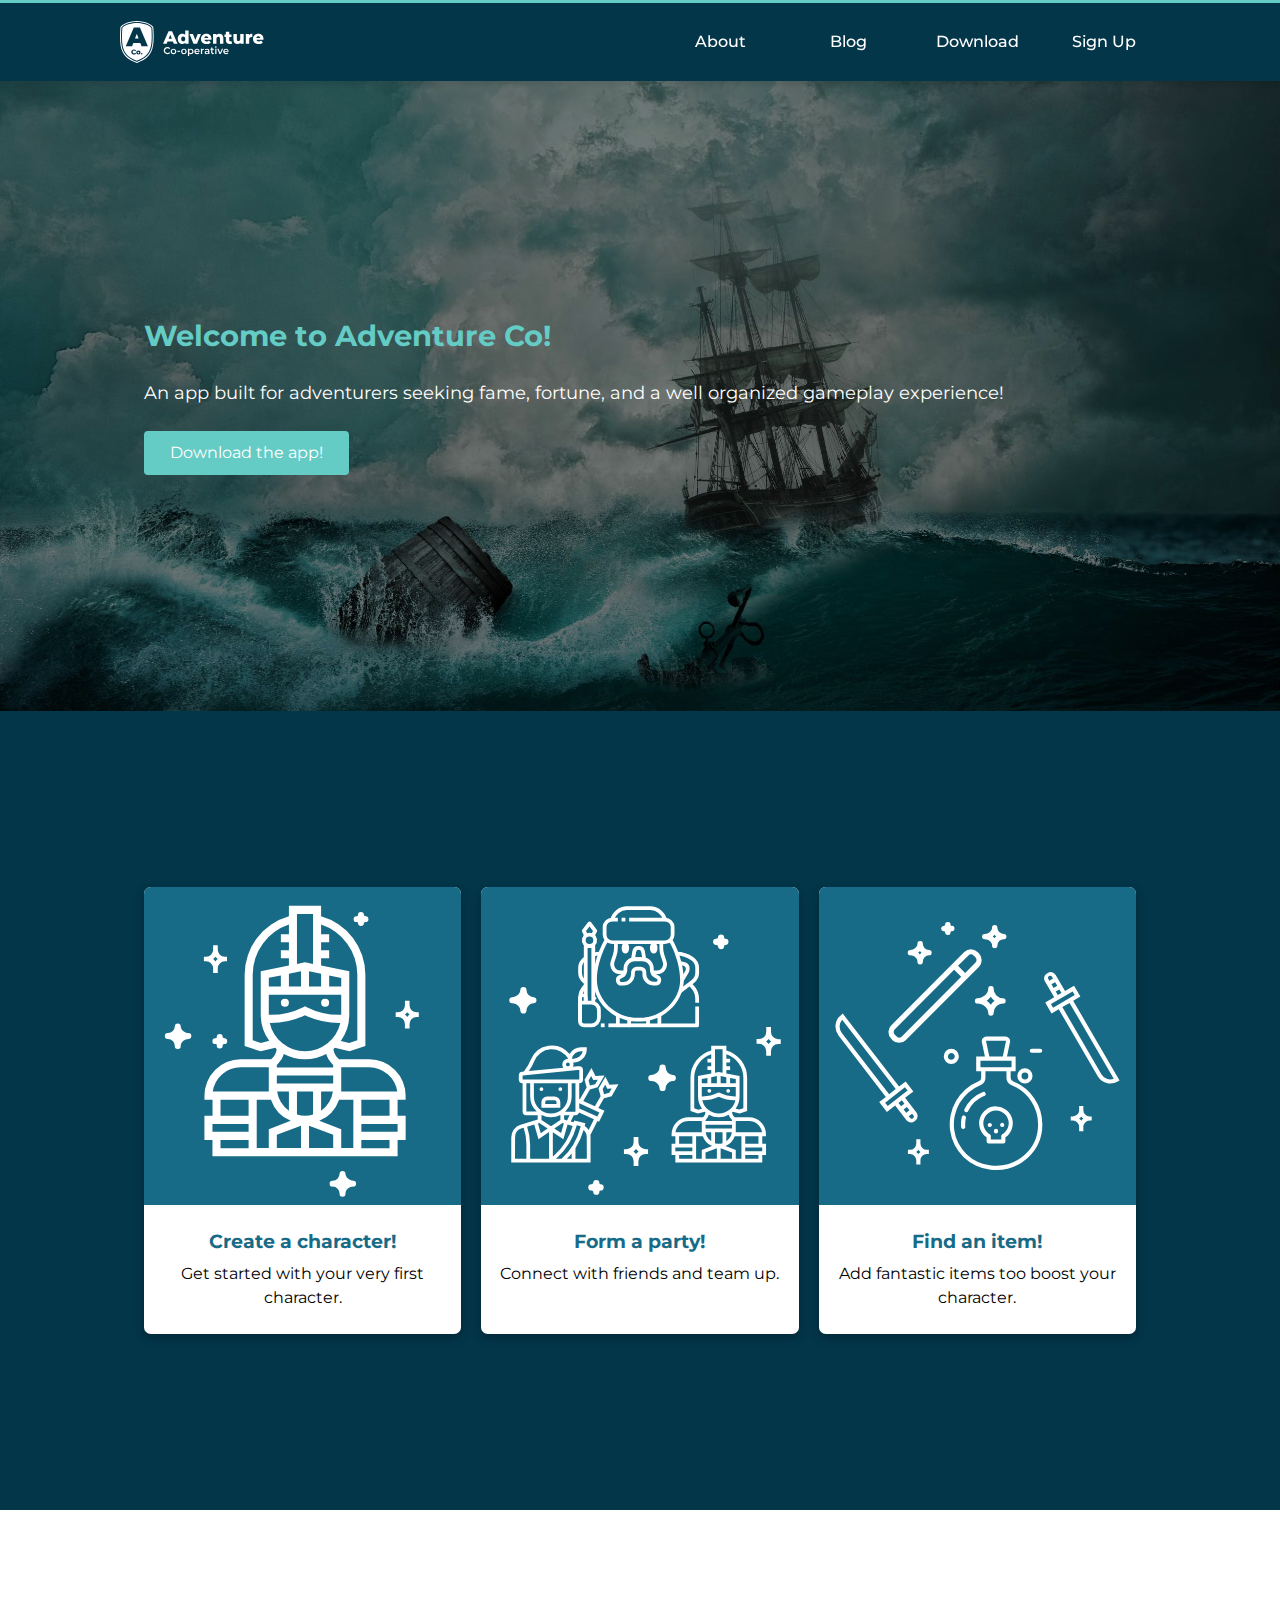
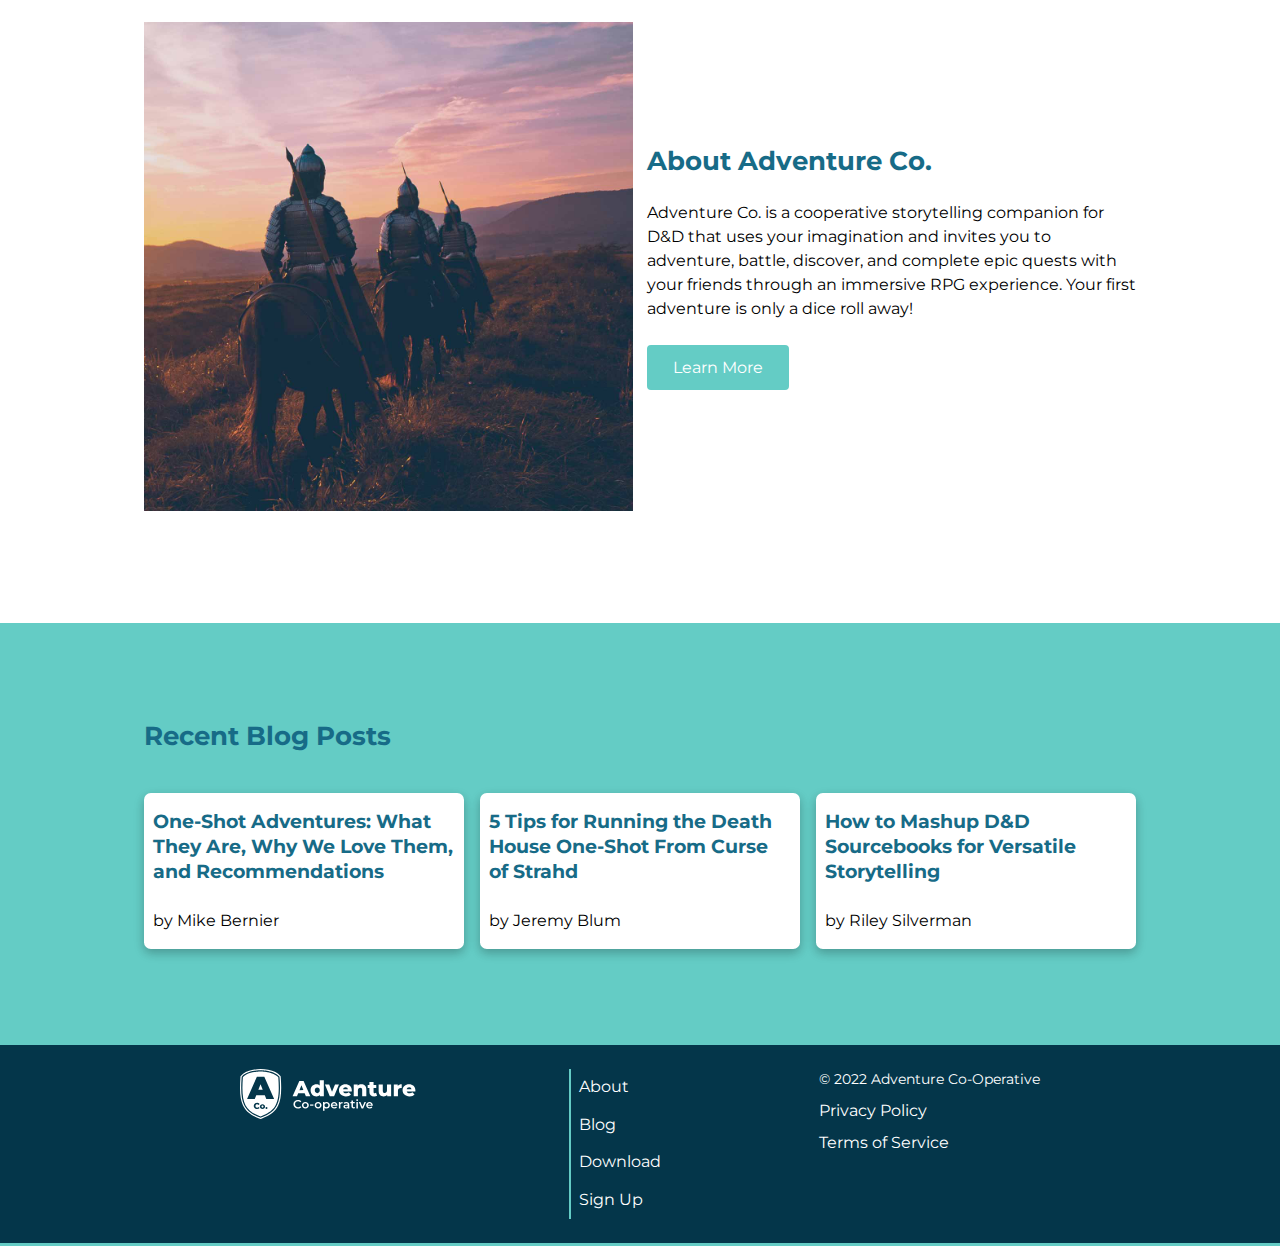
==== index.html @ 0302eb75 "two page site" ====
<!DOCTYPE html>
<html lang="en">
  <head>
    <meta charset="UTF-8" />
    <meta name="viewport" content="width=device-width, initial-scale=1.0" />
    <link rel="stylesheet" href="css/main.css" />
    <link
      href="https://fonts.googleapis.com/icon?family=Material+Icons"
      rel="stylesheet"
    />
    <title>Homepage</title>
  </head>
  <body>
    <!-- HEADER -->
    <header class="header">
      <div class="container">
        <a href="/" class="header__logo">
          <img src="/images/logo-ac.svg" alt="Adventure Co. logo" />
        </a>

        <nav class="header--nav nav--hidden">
          <ul class="header--nav__list">
            <li><a href="#" class="nav__link">About</a></li>
            <li><a href="/blog-post.html" class="nav__link">Blog</a></li>
            <li><a href="#" class="nav__link">Download</a></li>
            <li><a href="#" class="nav__link">Sign Up</a></li>
          </ul>
        </nav>

        <nav class="header--nav-mobile">
          <ul class="header--nav__list">
            <li><a href="#" class="nav__link">About</a></li>
            <li><a href="/blog-post.html" class="nav__link">Blog</a></li>
            <li><a href="#" class="nav__link">Download</a></li>
            <li><a href="#" class="nav__link">Sign Up</a></li>
          </ul>
        </nav>

        <nav class="nav--hamburger-menu">
          <div class="nav--hamburger-menu__line"></div>
          <div class="nav--hamburger-menu__line"></div>
          <div class="nav--hamburger-menu__line"></div>
        </nav>
      </div>
    </header>

    <!-- MAIN -->
    <section class="main">
      <!-- BANNER -->
      <section class="banner main--banner">
        <div class="container">
          <h1 class="banner__title">Welcome to Adventure Co!</h1>

          <p class="banner__text">
            An app built for adventurers seeking fame, fortune, and a well
            organized gameplay experience!
          </p>

          <a href="#" class="btn btn--large">Download the app!</a>
        </div>
      </section>

      <!-- CARD GROUP -->
      <section class="card--group">
        <div class="container container--grid">
          <a href="#" class="card">
            <div class="card__icon">
              <img
                src="images/card-character.svg"
                alt="image depicting dnd character"
              />
            </div>

            <div class="card__content">
              <h3 class="card__title">Create a character!</h3>
              <p class="card__text">
                Get started with your very first character.
              </p>
            </div>
          </a>

          <a href="#" class="card">
            <div class="card__icon">
              <img
                src="images/card-party.svg"
                alt="image depicting dnd party"
              />
            </div>

            <div class="card__content">
              <h3 class="card__title">Form a party!</h3>
              <p class="card__text">Connect with friends and team up.</p>
            </div>
          </a>

          <a href="#" class="card">
            <div class="card__icon">
              <img
                src="images/card-items.svg"
                alt="image depicting dnd items"
              />
            </div>

            <div class="card__content">
              <h3 class="card__title">Find an item!</h3>
              <p class="card__text">
                Add fantastic items too boost your character.
              </p>
            </div>
          </a>
        </div>
      </section>

      <!-- ABOUT -->
      <section class="about">
        <div class="container container--grid">
          <div class="about__image">
            <img src="images/about.jpg" alt="image of knights on horseback" />
          </div>

          <div class="about__content">
            <h2 class="about__title">About Adventure Co.</h2>

            <p class="about__text">
              Adventure Co. is a cooperative storytelling companion for D&D that
              uses your imagination and invites you to adventure, battle,
              discover, and complete epic quests with your friends through an
              immersive RPG experience. Your first adventure is only a dice roll
              away!
            </p>

            <a href="#" class="btn btn--large">Learn More</a>
          </div>
        </div>
      </section>

      <!-- RECENT BLOG POSTS -->
      <section class="recent--blog--posts">
        <div class="container container--grid">
          <h2 class="recent--blog--posts__title">Recent Blog Posts</h2>

          <a href="/blog-post.html" class="post">
            <h3 class="post__title">
              One-Shot Adventures: What They Are, Why We Love Them, and
              Recommendations
            </h3>

            <p class="post__text">by Mike Bernier</p>
          </a>

          <a href="#" class="post">
            <h3 class="post__title">
              5 Tips for Running the Death House One-Shot From Curse of Strahd
            </h3>

            <p class="post__text">by Jeremy Blum</p>
          </a>

          <a href="#" class="post">
            <h3 class="post__title">
              How to Mashup D&D Sourcebooks for Versatile Storytelling
            </h3>

            <p class="post__text">by Riley Silverman</p>
          </a>
        </div>
      </section>
    </section>

    <!-- FOOTER -->
    <footer class="footer">
      <div class="container">
        <a href="/" class="footer__logo">
          <img src="/images/logo-ac.svg" alt="Adventure Co. logo" />
        </a>

        <nav class="footer--nav">
          <ul class="footer--nav__list">
            <li><a href="#" class="nav__link">About</a></li>
            <li><a href="/blog-post.html" class="nav__link">Blog</a></li>
            <li><a href="#" class="nav__link">Download</a></li>
            <li><a href="#" class="nav__link">Sign Up</a></li>
          </ul>
        </nav>

        <div class="footer__notice">
          <small>&copy; 2022 Adventure Co-Operative</small>

          <a href="#">Privacy Policy</a>
          <a href="#">Terms of Service</a>
        </div>
      </div>
    </footer>
    <script defer src="js/main.js"></script>
  </body>
</html>
---- css/main.css ----
@import url("https://fonts.googleapis.com/css2?family=Montserrat:ital,wght@0,100;0,200;0,300;0,400;0,500;0,600;0,700;1,100;1,200;1,300;1,400;1,500;1,600;1,700&display=swap");

:root {
  --dominant-color: #04364a;
  --secondary-color: #176b87;
  --accent-color: #64ccc5;
  --accent-color-light: #dafffb;
  --font-family: "Montserrat", sans-serif;
  --h1--font-size: 1.383rem;
  --h2--font-size: 1.296rem;
  --h3--font-size: 1.215rem;
  --text--font-size: 1rem;
  --small--font-size: 0.833rem;
  --text-align: center;
  --card--shadow: 0 0.25rem 0.5rem #0002, 0 0.25rem 0.75rem #0002;
}

/* CSS RESET */
/* Box sizing rules */
*,
*::before,
*::after {
  box-sizing: border-box;
}

/* Set core root defaults */
html {
  line-height: 1.5;
  font-family: var(--font-family), Roboto, system-ui, -apple-system,
    BlinkMacSystemFont, "Segoe UI", Oxygen, Ubuntu, Cantarell, "Open Sans",
    "Helvetica Neue", sans-serif;
}

html:focus-within {
  scroll-behavior: smooth;
}

/* Set core body defaults */
body {
  min-height: 100vh;
  text-rendering: optimizeSpeed;
  margin: 0;
}

/* Update default margin */
h1,
h2,
h3,
h4,
h5,
h6,
p,
figure,
blockquote,
ul,
ol,
dl,
dd {
  margin: 0 0 1.5rem;
}

/* Remove list styles on ul, ol elements with a list role, which suggests default styling will be removed */
ul[role="list"],
ol[role="list"] {
  list-style: none;
}

/* A elements that don't have a class get default styles */
a {
  text-decoration-skip-ink: auto;
  color: #36bf7f;
}
​a:hover,
a:focus-visible {
  color: #d96666;
}

/* Make images easier to work with */
img,
picture {
  max-width: 100%;
  display: block;
}

svg {
  fill: currentColor;
}

svg:not(:root) {
  overflow: hidden;
}

/* Inherit fonts for inputs and buttons */
input,
button,
textarea,
select {
  font: inherit;
}

/* Remove all animations, transitions and smooth scroll for people that prefer not to see them */
@media (prefers-reduced-motion: reduce) {
  html:focus-within {
    scroll-behavior: auto;
  }

  *,
  *::before,
  *::after {
    animation-duration: 0.01ms !important;
    animation-iteration-count: 1 !important;
    transition-duration: 0.01ms !important;
    scroll-behavior: auto !important;
  }
}

/* Containers */
.container {
  width: min(65em, 100%);
  margin: 0 auto;
  padding-left: 1.5rem;
  padding-right: 1.5rem;
}

​.container--text {
  width: min(45em, 100%);
}

.btn {
  --btn-color: var(--accent-color, black);
  display: inline-block;
  border: 0.125em solid var(--btn-color);
  border-radius: 0.25em;
  padding: 0.55em 1.5em 0.5em;
  background-color: var(--btn-color);
  color: #fff;
  cursor: pointer;
  text-decoration: none;
  font-family: inherit;
  font-size: inherit;
  transition: all 0.3s ease-in-out;
}

.btn:hover {
  --btn-color: var(--accent-color-light);
  color: #000;
}

h1,
h2,
h3 {
  line-height: 1.3;
  font-weight: 700;
}

/* INDEX STYLING */
/* HEADER */
.header {
  --header--shadow: 0 0.255rem 0.25rem rgba(0, 0, 0, 0.075);
  position: sticky;
  top: 0;
  background-color: var(--dominant-color);
  border-top: 0.225rem solid var(--accent-color);
  box-shadow: var(--header--shadow);
  z-index: 1;
  transition: 0.3s all ease-out;
}

.header .container {
  display: flex;
  align-items: center;
  justify-content: space-between;

  padding-top: 1.5rem;
  padding-bottom: 1.5rem;
}

.header__logo img {
  width: 9em;
}

.nav--hidden {
  display: none;
}

.header--nav {
  margin: 0;
}

.header--nav__list {
  list-style: none;
  padding: 0;
  margin: 0;

  display: flex;
  flex-direction: column;
  gap: 1rem;
}

.header--nav__list li {
  display: flex;
  justify-content: center;
  align-items: center;
}

.header--nav__list .nav__link {
  width: 7em;
  --link-color: transparent;
  display: block;
  text-align: center;
  font-weight: 500;
  color: #fff;
  padding: 1.5rem 1rem;
  background-color: var(--link-color);
}

.header--nav__list .nav__link:hover {
  --link-color: var(--accent-color);
  cursor: pointer;
}

.nav__link {
  text-decoration: none;
}

.header--nav-mobile {
  position: fixed;
  left: 0;
  top: 0;
  translate: -15em 0;
  width: 15em;
  height: 100%;
  background-color: var(--dominant-color);

  display: flex;
  justify-content: center;
  align-items: center;

  transition: all 0.5s ease-in-out;
  transform-origin: center;
}

.nav--hamburger-menu {
  display: flex;
  flex-direction: column;
  gap: 0.3rem;
  cursor: pointer;
}

.nav--hamburger-menu__line {
  border-bottom: 0.3rem solid #fff;
  height: 0.2rem;
  width: 2rem;

  transition: all 0.5s ease-in-out;
}

/* END HEADER */

/* BANNER */
.main--banner {
  background-image: linear-gradient(to bottom, #0008, #0008),
    url(/images/hero-banner.jpg);
  background-position: center;
  background-size: cover;
}

.banner {
  --banner--height: 40vh;
  --banner--horizontal--alignment: center;
  --banner--vertical--alignment: center;
}

.banner .container {
  display: flex;
  flex-direction: column;
  align-items: var(--banner--horizontal--alignment);
  justify-content: var(--banner--vertical--alignment);
  min-height: var(--banner--height);
}

.banner__title {
  text-align: var(--text-align);
  font-size: var(--h1--font-size);
  color: var(--accent-color);
}

.banner__text {
  color: #fff;
  font-size: var(--text--font-size);
  text-align: var(--text-align);
}
/* END BANNER */

/* INDEX MAIN */
/* CARD GROUP */
.card--group {
  background-color: var(--dominant-color);
  padding: 1.5rem 0;
}

.card--group .container--grid {
  display: grid;
  grid-template-columns: repeat(1, 1fr);
  gap: 1.25rem;
}

.card {
  overflow: hidden;
  border-radius: 0.425em;
  display: flex;
  flex-direction: column;

  cursor: pointer;
  text-decoration: none;

  background-color: #fff;
  box-shadow: var(--card--shadow);
}

.card:hover {
  animation: shake 0.5s alternate infinite;
}

@keyframes shake {
  0% {
    transform: rotateZ(1deg);
  }
  100% {
    transform: rotateZ(-1deg);
  }
}

.card__icon {
  background-color: var(--secondary-color);
}

.card__icon img {
  display: block;
  aspect-ratio: 1 / 1;
  width: 100%;
  object-fit: cover;
}

.card__title {
  color: var(--secondary-color);
  font-size: var(--h3--font-size);
  margin: 1.5rem 0 0.5rem;
}

.card__text {
  color: #000;
}

.card :where(.card__title, .card__text) {
  text-align: center;
}
/* END CARD GROUP */

/* ABOUT */
.about .container--grid {
  padding-top: 1rem;
  padding-bottom: 1rem;
  display: grid;
  gap: 0.825rem;
  grid-template-columns: repeat(1, 1fr);
}

.about__image img {
  display: block;
  aspect-ratio: 1 / 1;
  width: 100%;
  object-fit: cover;
}

.about__title {
  font-size: var(--h2--font-size);
  color: var(--secondary-color);
}

.about__text {
  color: #000;
}
/* END ABOUT */

/* RECENT BLOG POSTS */
.recent--blog--posts {
  background-color: var(--accent-color);
  padding: 1.5rem 0;
}

.recent--blog--posts__title {
  font-size: var(--h2--font-size);
  color: var(--secondary-color);
}

.recent--blog--posts .container--grid {
  display: grid;
  grid-template-columns: repeat(1, 1fr);
  gap: 1rem;
}

.container--grid > a {
  text-decoration: none;
}

.recent--blog--posts .post {
  border-radius: 0.425em;
  padding: 1rem 0.555rem;
  background-color: #fff;
  display: flex;
  flex-direction: column;
  justify-content: space-around;
  box-shadow: var(--card--shadow);
}

.recent--blog--posts .post:hover {
  translate: 0 -0.5rem;
}

.recent--blog--posts .post__title {
  font-size: var(--h3--font-size);
  color: var(--secondary-color);
  flex: 1;
}

.recent--blog--posts .post__text {
  margin: 0;
  color: #000;
}
/* END RECENT BLOG POSTS */
/* END INDEX MAIN */

/* BLOG POSTS PAGE STYLING */
/* BLOG MAIN */
main {
  container: sidebar / inline-size;
}

/* BANNER */
.blog--banner {
  background-image: linear-gradient(to bottom, #0009, #0000),
    url(/images/blog-image-adventurers.jpg);
  background-position: bottom;
  background-size: cover;
  display: flex;
}

.banner__link {
  color: var(--accent-color);
  font-weight: 500;
}

.banner__link:hover {
  color: var(--accent-color-light);
}

ol {
  color: var(--accent-color);
}

.banner__tags a {
  font-size: var(--text--font-size);
}
/* END BANNER */

/* ARTICLE BODY */
.article--body .grid {
  margin-top: 2em;
  display: grid;
  grid-template-areas:
    "intro"
    "callout"
    "content "
    "footer"
    "sidebar";
  gap: 0.525rem;
}

@container sidebar (min-width: 65em) {
  .article--body .container {
    grid-template-areas:
      "intro sidebar"
      "callout sidebar"
      "content sidebar"
      "footer sidebar"
      "article sidebar";
    grid-template-columns: 60% 1fr;
  }

  .related--blog--posts {
    position: sticky;
    top: 0;
    align-self: start;
    grid-area: sidebar;
  }
}

.article--body :where(h2, h3) {
  color: var(--secondary-color);
}

.article--body :where(a) {
  color: var(--accent-color);
  cursor: pointer;
}

/* ARTICLE INTRO */
.article--intro {
  grid-area: intro;
}

/* ARTICLE CALL OUT */
.article--call-out {
  grid-area: callout;
}

.article--call-out__content {
  box-shadow: 0.5rem 0.5rem 0.2rem var(--accent-color),
    0rem 0rem 12rem inset var(--accent-color-light);

  padding: 1rem 1.5rem;
  margin-bottom: 1.5rem;
}

.article--call-out p {
  margin: 0;
}
/* END ARTICLE CALL OUT */

/* .ARTICLE CONTENT */
.article--content {
  grid-area: content;
}

.article--content__image {
  aspect-ratio: 1/1;
  display: flex;
  margin-bottom: 1.5rem;
}

.article--content__image img {
  object-fit: cover;
  width: 100%;
}

.article--content a:hover {
  color: var(--secondary-color);
}
/* END ARTICLE CONTENT */

/* ARTICLE FOOTER */
.article--footer {
  grid-area: footer;
}
/* ARTICLE FOOTER END */

/* RELATED BLOG POSTS */
.related--blog--posts {
  margin: 0 0 1rem;
}

.related--blog--posts__content {
  background-color: var(--accent-color);
  border-bottom: 0.245rem solid var(--dominant-color);
  padding: 1rem 1.5rem;
  margin: 1rem 0;
}

.related--blog--posts .container {
  display: flex;
  flex-direction: column;
}

.related--blog--posts__title {
  margin: 0 0 1rem;
}

.related--post {
  display: flex;
  flex-direction: column;
  gap: 0.555rem;
}

.related--post__link {
  text-decoration: none;

  font-weight: 500;
  font-size: var(--h1--font-size);
}

.related--post a:hover :where(h3, p) {
  color: var(--accent-color-light);
}

.related--post h3 {
  font-size: var(--text--font-size);
  color: var(--dominant-color);
  margin: 0;
}

.related--post__text {
  color: #000;
  font-size: 1rem;
}
/* END RELATED BLOG POSTS */
/* END MAIN */

/* FOOTER */
.footer {
  border-bottom: 0.225rem solid var(--accent-color);
  background-color: var(--dominant-color);
  padding: 1.5rem 0;
}

.footer :where(a, small) {
  color: #fff;
}

.footer .container {
  display: flex;
  flex-direction: column;
  gap: 1rem;
  padding: 0;
}

.footer__logo {
  margin: 0 auto;
  width: 9rem;
}

.footer--nav__list {
  margin: 0;
  padding: 0;
  list-style: none;
  display: flex;
  flex-direction: column;
}

.footer--nav__list a {
  display: block;
  text-align: center;
  padding: 0.855rem;
}

.footer--nav__list a:hover {
  background-color: var(--accent-color);
  color: #000;
}

.footer__notice {
  display: flex;
  flex-direction: column;
  align-items: center;
  gap: 0.55rem;
}

.footer__notice a {
  text-decoration: none;
}

.footer__notice a:hover {
  color: var(--accent-color);
}

.footer__notice small {
  font-size: var(--small--font-size);
}
/* END FOOTER */

/* MEDIA QUERIES */
/* MEDIA QUERY 45EM */
@media only screen and (min-width: 45em) {
  h1 {
    --h1--font-size: 1.802rem;
  }

  h2 {
    --h2--font-size: 1.602rem;
  }

  p {
    --text--font-size: 1.125rem;
  }

  small {
    --small--font-size: 0.889rem;
  }

  /* BANNER 45EM */
  .banner {
    --banner--height: 55vh;
    --banner--horizontal--alignment: center;
    --banner--vertical--alignment: center;
  }

  .banner__text {
    --text--font-size: 1.15rem;
  }

  /* CARD-GROUP 45EM */
  .card--group {
    padding: 4rem 2.5rem;
  }

  .card--group .container--grid {
    grid-template-columns: repeat(2, 1fr);
  }

  /* RECENT BLOG POSTS 45EM */
  .recent--blog--posts {
    padding: 4rem 2.5rem;
  }

  .recent--blog--posts .container--grid {
    grid-template-columns: repeat(2, 1fr);
  }

  .recent--blog--posts__title {
    grid-column: 1 / 3;
  }
}

/* MEDIA QUERY 65EM */
@media only screen and (min-width: 65em) {
  /* HEADER 65EM*/
  .header .container {
    padding: 0;
  }

  .header .nav__link {
    padding: 1.7rem 1rem;
  }

  .header--nav__list {
    flex-direction: row;
  }

  .nav--hidden {
    display: block;
  }

  .header--nav-mobile {
    display: none;
  }

  .nav--hamburger-menu {
    display: none;
  }

  /* BANNER 65EM*/
  .banner {
    --banner--height: 70vh;
    --banner--horizontal--alignment: flex-start;
  }

  .banner :where(.banner__title, .banner__text) {
    --text-align: left;
  }

  /* CARD GROUP 65EM*/
  .card--group .container--grid {
    grid-template-columns: repeat(3, 1fr);

    padding-top: 7rem;
    padding-bottom: 7rem;
  }

  /* ABOUT 65EM*/
  .about .container--grid {
    grid-template-columns: repeat(2, 1fr);
    padding-top: 7rem;
    padding-bottom: 7rem;
  }

  .about__content {
    margin: auto;
  }

  /* RECENT BLOG POSTS 65EM*/
  .recent--blog--posts {
    padding: 6rem 4.5rem;
  }

  .recent--blog--posts .container--grid {
    grid-template-columns: repeat(3, 1fr);
  }

  .recent--blog--posts__title {
    grid-column: 1 / 4;
  }

  /* FOOTER 65EM*/
  .footer {
    padding: 1.5rem 15rem;
  }

  .footer .container {
    flex-direction: row;
    justify-content: space-between;
  }

  .footer__logo {
    width: 11em;
    margin: 0;
  }

  .footer__nav {
    margin: 0;
  }

  .footer--nav__list {
    border-left: 0.125em solid var(--accent-color);
  }

  .footer--nav__list a {
    width: 6em;
    text-align: left;
    padding: 0.425rem 0.525rem;
  }

  .footer__notice {
    align-items: flex-start;
  }

  /* BLOG POSTS  */
  /* BANNER */
  .blog--banner .banner__title {
    width: 17em;
  }

  .banner__tags a {
    --text--font-size: 1.15rem;
  }
}
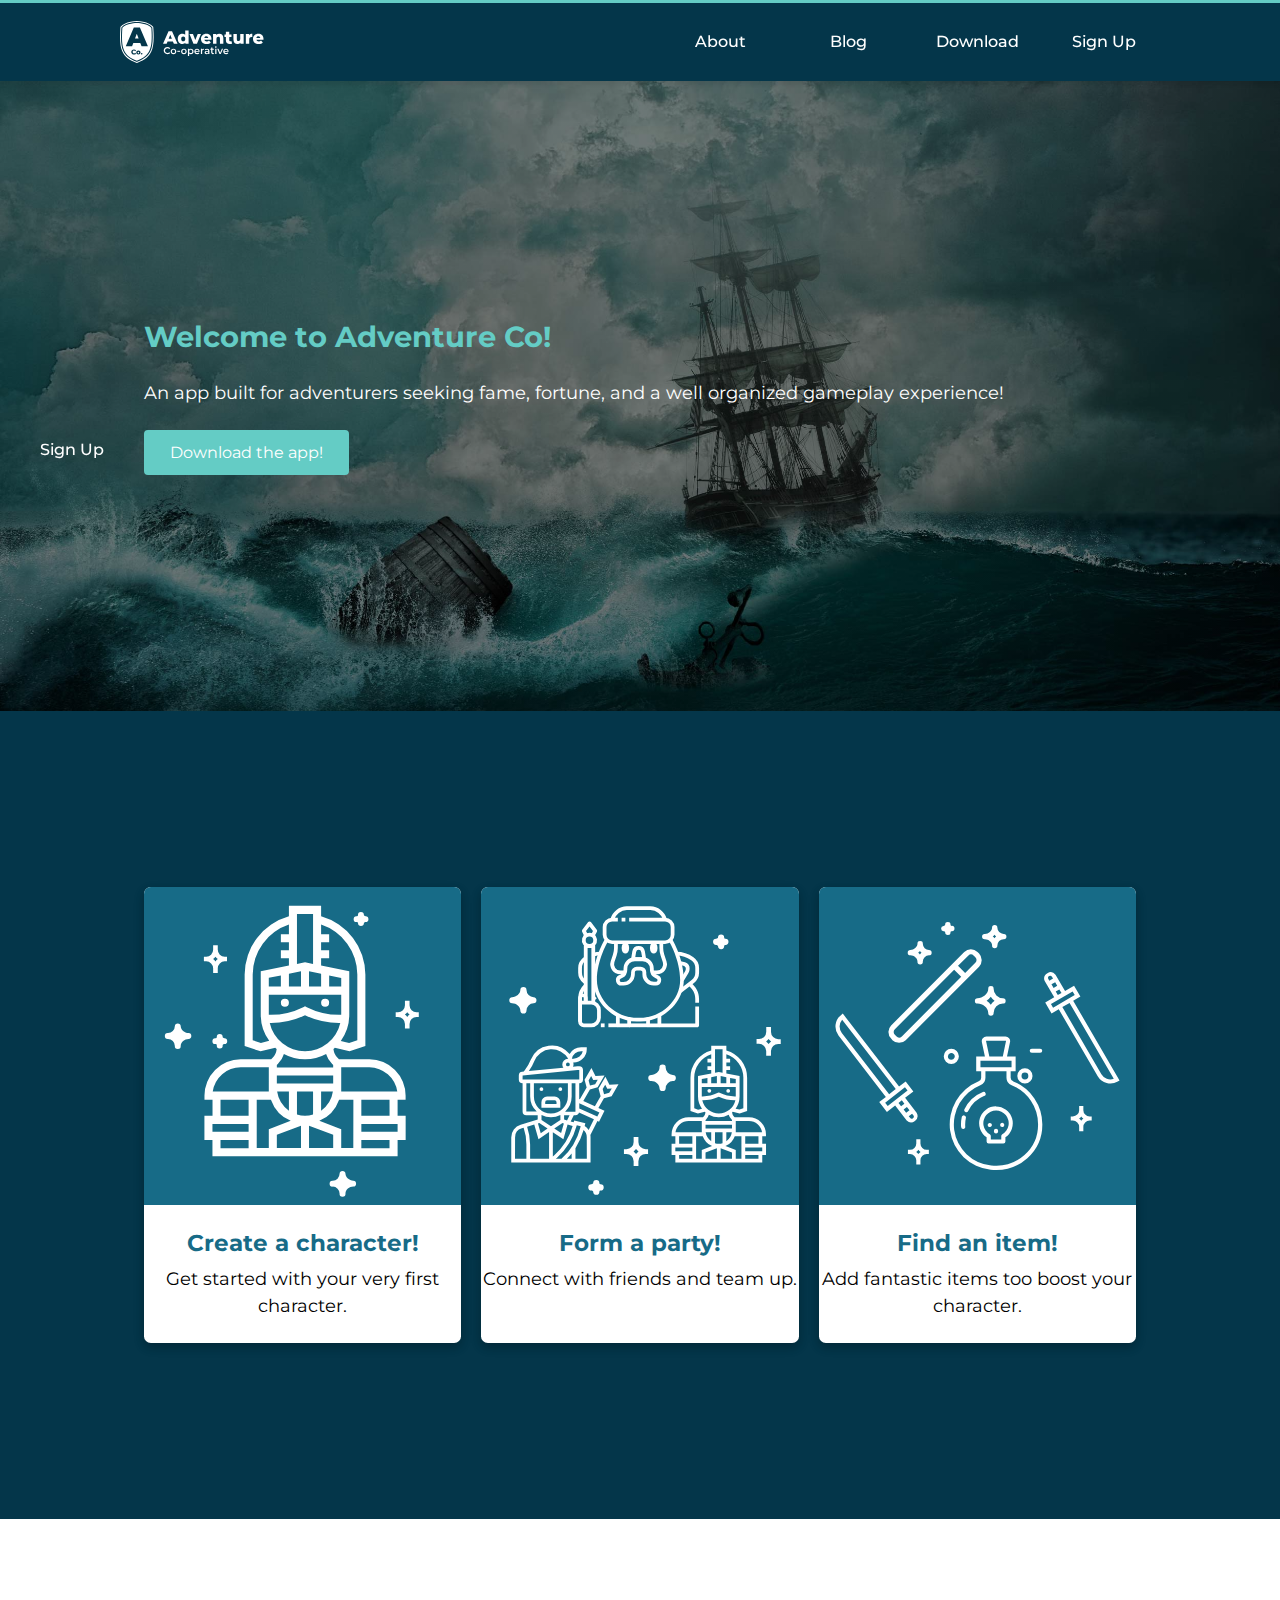
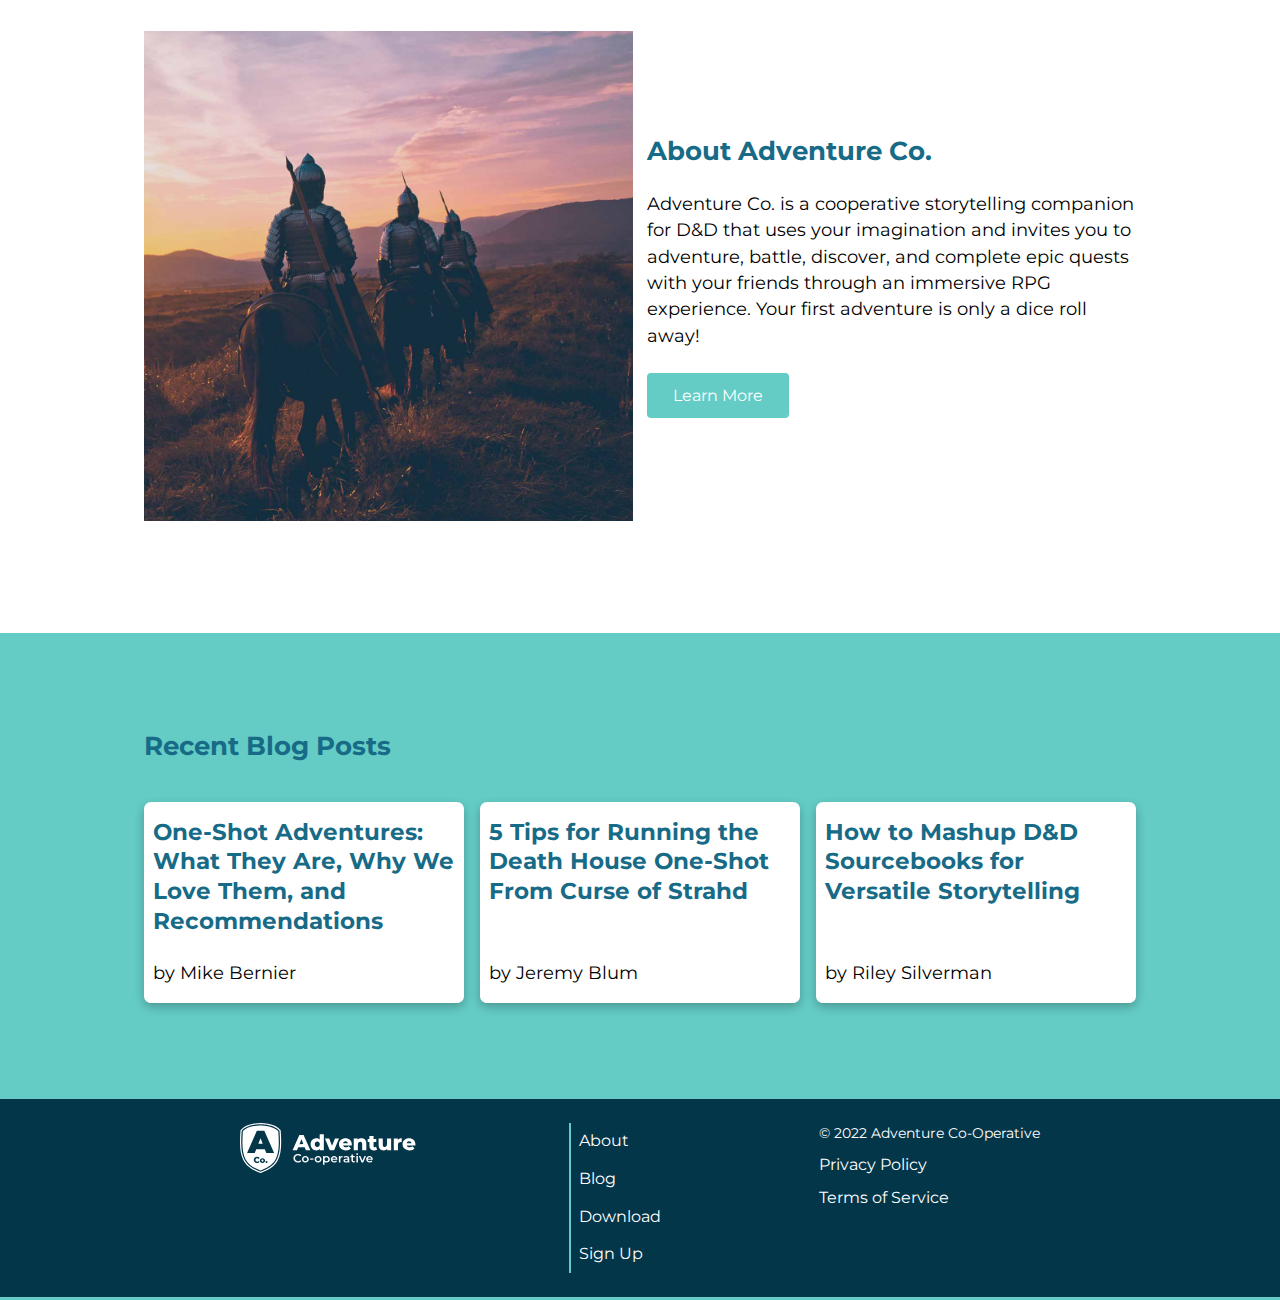
==== commit 0f5d731b: "updated styling" ====
--- a/index.html
+++ b/index.html
@@ -14,23 +14,23 @@
     <!-- HEADER -->
     <header class="header">
       <div class="container">
-        <a href="/" class="header__logo">
-          <img src="/images/logo-ac.svg" alt="Adventure Co. logo" />
+        <a href="index.html" class="header__logo">
+          <img src="images/logo-ac.svg" alt="Adventure Co. logo" />
         </a>
 
         <nav class="header--nav nav--hidden">
           <ul class="header--nav__list">
             <li><a href="#" class="nav__link">About</a></li>
-            <li><a href="/blog-post.html" class="nav__link">Blog</a></li>
+            <li><a href="blog-post.html" class="nav__link">Blog</a></li>
             <li><a href="#" class="nav__link">Download</a></li>
             <li><a href="#" class="nav__link">Sign Up</a></li>
           </ul>
         </nav>
 
-        <nav class="header--nav-mobile">
+        <nav class="header--nav-sidebar">
           <ul class="header--nav__list">
             <li><a href="#" class="nav__link">About</a></li>
-            <li><a href="/blog-post.html" class="nav__link">Blog</a></li>
+            <li><a href="blog-post.html" class="nav__link">Blog</a></li>
             <li><a href="#" class="nav__link">Download</a></li>
             <li><a href="#" class="nav__link">Sign Up</a></li>
           </ul>
@@ -45,7 +45,7 @@
     </header>
 
     <!-- MAIN -->
-    <section class="main">
+    <main class="main">
       <!-- BANNER -->
       <section class="banner main--banner">
         <div class="container">
@@ -59,6 +59,7 @@
           <a href="#" class="btn btn--large">Download the app!</a>
         </div>
       </section>
+      <!-- END BANNER -->
 
       <!-- CARD GROUP -->
       <section class="card--group">
@@ -110,6 +111,7 @@
           </a>
         </div>
       </section>
+      <!-- END CARD GROUP -->
 
       <!-- ABOUT -->
       <section class="about">
@@ -133,13 +135,14 @@
           </div>
         </div>
       </section>
+      <!-- END ABOUT -->
 
       <!-- RECENT BLOG POSTS -->
       <section class="recent--blog--posts">
         <div class="container container--grid">
           <h2 class="recent--blog--posts__title">Recent Blog Posts</h2>
 
-          <a href="/blog-post.html" class="post">
+          <a href="blog-post.html" class="post">
             <h3 class="post__title">
               One-Shot Adventures: What They Are, Why We Love Them, and
               Recommendations
@@ -165,19 +168,21 @@
           </a>
         </div>
       </section>
-    </section>
+      <!-- END RECENT BLOG POSTS -->
+    </main>
+    <!-- END MAIN -->
 
     <!-- FOOTER -->
     <footer class="footer">
       <div class="container">
-        <a href="/" class="footer__logo">
-          <img src="/images/logo-ac.svg" alt="Adventure Co. logo" />
+        <a href="index.html" class="footer__logo">
+          <img src="images/logo-ac.svg" alt="Adventure Co. logo" />
         </a>
 
         <nav class="footer--nav">
           <ul class="footer--nav__list">
             <li><a href="#" class="nav__link">About</a></li>
-            <li><a href="/blog-post.html" class="nav__link">Blog</a></li>
+            <li><a href="blog-post.html" class="nav__link">Blog</a></li>
             <li><a href="#" class="nav__link">Download</a></li>
             <li><a href="#" class="nav__link">Sign Up</a></li>
           </ul>
@@ -191,6 +196,7 @@
         </div>
       </div>
     </footer>
+    <!-- END FOOTER -->
     <script defer src="js/main.js"></script>
   </body>
 </html>
--- a/css/main.css
+++ b/css/main.css
@@ -11,7 +11,6 @@
   --h3--font-size: 1.215rem;
   --text--font-size: 1rem;
   --small--font-size: 0.833rem;
-  --text-align: center;
   --card--shadow: 0 0.25rem 0.5rem #0002, 0 0.25rem 0.75rem #0002;
 }
 
@@ -114,7 +113,7 @@
   }
 }
 
-/* Containers */
+/* ----- CONTAINERS ----- */
 .container {
   width: min(65em, 100%);
   margin: 0 auto;
@@ -125,6 +124,8 @@
 ​.container--text {
   width: min(45em, 100%);
 }
+
+/* ----- BUTTON ----- */
 
 .btn {
   --btn-color: var(--accent-color, black);
@@ -146,6 +147,8 @@
   color: #000;
 }
 
+/* ----- TYPE HIERARCHY ----- */
+
 h1,
 h2,
 h3 {
@@ -153,8 +156,26 @@
   font-weight: 700;
 }
 
-/* INDEX STYLING */
-/* HEADER */
+h1 {
+  font-size: var(--h1--font-size);
+}
+
+h2 {
+  font-size: var(--h2--font-size);
+}
+
+h3 {
+  font-size: var(--h3--font-size);
+}
+
+p {
+  font-size: var(--text--font-size);
+}
+
+/* ----- INDEX PAGE STYLING ----- */
+
+/* ----- HEADER ----- */
+
 .header {
   --header--shadow: 0 0.255rem 0.25rem rgba(0, 0, 0, 0.075);
   position: sticky;
@@ -179,6 +200,8 @@
   width: 9em;
 }
 
+/* ----- NAV ----- */
+
 .nav--hidden {
   display: none;
 }
@@ -223,7 +246,9 @@
   text-decoration: none;
 }
 
-.header--nav-mobile {
+/* ----- NAV SIDEBAR (MOBILE & PAD VIEW ONLY) ----- */
+
+.header--nav-sidebar {
   position: fixed;
   left: 0;
   top: 0;
@@ -240,6 +265,8 @@
   transform-origin: center;
 }
 
+/* ----- NAV HAMBURGER MENU (MOBILE & PAD VIEW ONLY) ----- */
+
 .nav--hamburger-menu {
   display: flex;
   flex-direction: column;
@@ -255,12 +282,11 @@
   transition: all 0.5s ease-in-out;
 }
 
-/* END HEADER */
-
-/* BANNER */
+/* ----- BANNER ----- */
+
 .main--banner {
   background-image: linear-gradient(to bottom, #0008, #0008),
-    url(/images/hero-banner.jpg);
+    url(../images/hero-banner.jpg);
   background-position: center;
   background-size: cover;
 }
@@ -269,6 +295,7 @@
   --banner--height: 40vh;
   --banner--horizontal--alignment: center;
   --banner--vertical--alignment: center;
+  --text-align: center;
 }
 
 .banner .container {
@@ -281,19 +308,18 @@
 
 .banner__title {
   text-align: var(--text-align);
-  font-size: var(--h1--font-size);
   color: var(--accent-color);
 }
 
 .banner__text {
   color: #fff;
-  font-size: var(--text--font-size);
   text-align: var(--text-align);
 }
-/* END BANNER */
-
-/* INDEX MAIN */
-/* CARD GROUP */
+
+/* ----- MAIN ----- */
+
+/* ----- CARD GROUP ----- */
+
 .card--group {
   background-color: var(--dominant-color);
   padding: 1.5rem 0;
@@ -344,7 +370,6 @@
 
 .card__title {
   color: var(--secondary-color);
-  font-size: var(--h3--font-size);
   margin: 1.5rem 0 0.5rem;
 }
 
@@ -355,9 +380,9 @@
 .card :where(.card__title, .card__text) {
   text-align: center;
 }
-/* END CARD GROUP */
-
-/* ABOUT */
+
+/* ----- ABOUT ----- */
+
 .about .container--grid {
   padding-top: 1rem;
   padding-bottom: 1rem;
@@ -374,23 +399,21 @@
 }
 
 .about__title {
-  font-size: var(--h2--font-size);
   color: var(--secondary-color);
 }
 
 .about__text {
   color: #000;
 }
-/* END ABOUT */
-
-/* RECENT BLOG POSTS */
+
+/* ----- RECENT BLOG POSTS ----- */
+
 .recent--blog--posts {
   background-color: var(--accent-color);
   padding: 1.5rem 0;
 }
 
 .recent--blog--posts__title {
-  font-size: var(--h2--font-size);
   color: var(--secondary-color);
 }
 
@@ -419,7 +442,6 @@
 }
 
 .recent--blog--posts .post__title {
-  font-size: var(--h3--font-size);
   color: var(--secondary-color);
   flex: 1;
 }
@@ -428,19 +450,18 @@
   margin: 0;
   color: #000;
 }
-/* END RECENT BLOG POSTS */
-/* END INDEX MAIN */
-
-/* BLOG POSTS PAGE STYLING */
-/* BLOG MAIN */
+
+/* ----- BLOG POST HTML STYLING ----- */
+
 main {
   container: sidebar / inline-size;
 }
 
-/* BANNER */
+/* ----- BANNER ----- */
+
 .blog--banner {
   background-image: linear-gradient(to bottom, #0009, #0000),
-    url(/images/blog-image-adventurers.jpg);
+    url(../images/blog-image-adventurers.jpg);
   background-position: bottom;
   background-size: cover;
   display: flex;
@@ -462,9 +483,9 @@
 .banner__tags a {
   font-size: var(--text--font-size);
 }
-/* END BANNER */
-
-/* ARTICLE BODY */
+
+/* ----- ARTICLE BODY ----- */
+
 .article--body .grid {
   margin-top: 2em;
   display: grid;
@@ -494,23 +515,24 @@
     align-self: start;
     grid-area: sidebar;
   }
-}
-
-.article--body :where(h2, h3) {
+
+  .related--blog--posts h3 {
+    font-size: 1.15rem;
+  }
+}
+
+.article--body :where(h2, h3, a) {
   color: var(--secondary-color);
 }
 
-.article--body :where(a) {
-  color: var(--accent-color);
-  cursor: pointer;
-}
-
-/* ARTICLE INTRO */
+/* ----- ARTICLE INTRO ----- */
+
 .article--intro {
   grid-area: intro;
 }
 
-/* ARTICLE CALL OUT */
+/* ----- ARTICLE CALL OUT ----- */
+
 .article--call-out {
   grid-area: callout;
 }
@@ -526,9 +548,9 @@
 .article--call-out p {
   margin: 0;
 }
-/* END ARTICLE CALL OUT */
-
-/* .ARTICLE CONTENT */
+
+/* ----- ARTICLE CONTENT ----- */
+
 .article--content {
   grid-area: content;
 }
@@ -545,17 +567,15 @@
 }
 
 .article--content a:hover {
-  color: var(--secondary-color);
-}
-/* END ARTICLE CONTENT */
-
-/* ARTICLE FOOTER */
+  color: var(--accent-color);
+}
+
+/* ----- ARTICLE FOOTER ----- */
 .article--footer {
   grid-area: footer;
 }
-/* ARTICLE FOOTER END */
-
-/* RELATED BLOG POSTS */
+
+/* ----- RELATED BLOG POSTS ----- */
 .related--blog--posts {
   margin: 0 0 1rem;
 }
@@ -584,9 +604,7 @@
 
 .related--post__link {
   text-decoration: none;
-
   font-weight: 500;
-  font-size: var(--h1--font-size);
 }
 
 .related--post a:hover :where(h3, p) {
@@ -594,7 +612,6 @@
 }
 
 .related--post h3 {
-  font-size: var(--text--font-size);
   color: var(--dominant-color);
   margin: 0;
 }
@@ -603,10 +620,9 @@
   color: #000;
   font-size: 1rem;
 }
-/* END RELATED BLOG POSTS */
-/* END MAIN */
-
-/* FOOTER */
+
+/* ----- FOOTER ----- */
+
 .footer {
   border-bottom: 0.225rem solid var(--accent-color);
   background-color: var(--dominant-color);
@@ -666,11 +682,12 @@
 .footer__notice small {
   font-size: var(--small--font-size);
 }
-/* END FOOTER */
-
-/* MEDIA QUERIES */
-/* MEDIA QUERY 45EM */
+
+/* ----- MEDIA QUERY 45EM ----- */
+
 @media only screen and (min-width: 45em) {
+  /* ----- TYPOGRAPHY ----- */
+
   h1 {
     --h1--font-size: 1.802rem;
   }
@@ -679,26 +696,28 @@
     --h2--font-size: 1.602rem;
   }
 
+  h3 {
+    --h3--font-size: 1.424rem;
+  }
+
   p {
-    --text--font-size: 1.125rem;
+    --text--font-size: 1.1rem;
   }
 
   small {
     --small--font-size: 0.889rem;
   }
 
-  /* BANNER 45EM */
+  /* ----- BANNER ----- */
+
   .banner {
     --banner--height: 55vh;
     --banner--horizontal--alignment: center;
     --banner--vertical--alignment: center;
   }
 
-  .banner__text {
-    --text--font-size: 1.15rem;
-  }
-
-  /* CARD-GROUP 45EM */
+  /* ----- CARD-GROUP ----- */
+
   .card--group {
     padding: 4rem 2.5rem;
   }
@@ -707,7 +726,8 @@
     grid-template-columns: repeat(2, 1fr);
   }
 
-  /* RECENT BLOG POSTS 45EM */
+  /* ----- RECENT BLOG POSTS -----*/
+
   .recent--blog--posts {
     padding: 4rem 2.5rem;
   }
@@ -721,9 +741,10 @@
   }
 }
 
-/* MEDIA QUERY 65EM */
+/* ----- MEDIA QUERY 65EM ----- */
 @media only screen and (min-width: 65em) {
-  /* HEADER 65EM*/
+  /* ----- HEADER ----- */
+
   .header .container {
     padding: 0;
   }
@@ -748,7 +769,8 @@
     display: none;
   }
 
-  /* BANNER 65EM*/
+  /* ----- BANNER ----- */
+
   .banner {
     --banner--height: 70vh;
     --banner--horizontal--alignment: flex-start;
@@ -758,7 +780,8 @@
     --text-align: left;
   }
 
-  /* CARD GROUP 65EM*/
+  /* ----- CARD GROUP ----- */
+
   .card--group .container--grid {
     grid-template-columns: repeat(3, 1fr);
 
@@ -766,7 +789,8 @@
     padding-bottom: 7rem;
   }
 
-  /* ABOUT 65EM*/
+  /* ----- ABOUT ----- */
+
   .about .container--grid {
     grid-template-columns: repeat(2, 1fr);
     padding-top: 7rem;
@@ -777,7 +801,8 @@
     margin: auto;
   }
 
-  /* RECENT BLOG POSTS 65EM*/
+  /* ----- RECENT BLOG POSTS ----- */
+
   .recent--blog--posts {
     padding: 6rem 4.5rem;
   }
@@ -823,8 +848,10 @@
     align-items: flex-start;
   }
 
-  /* BLOG POSTS  */
-  /* BANNER */
+  /* ----- BLOG POSTS ----- */
+
+  /* ----- BANNER ----- */
+
   .blog--banner .banner__title {
     width: 17em;
   }
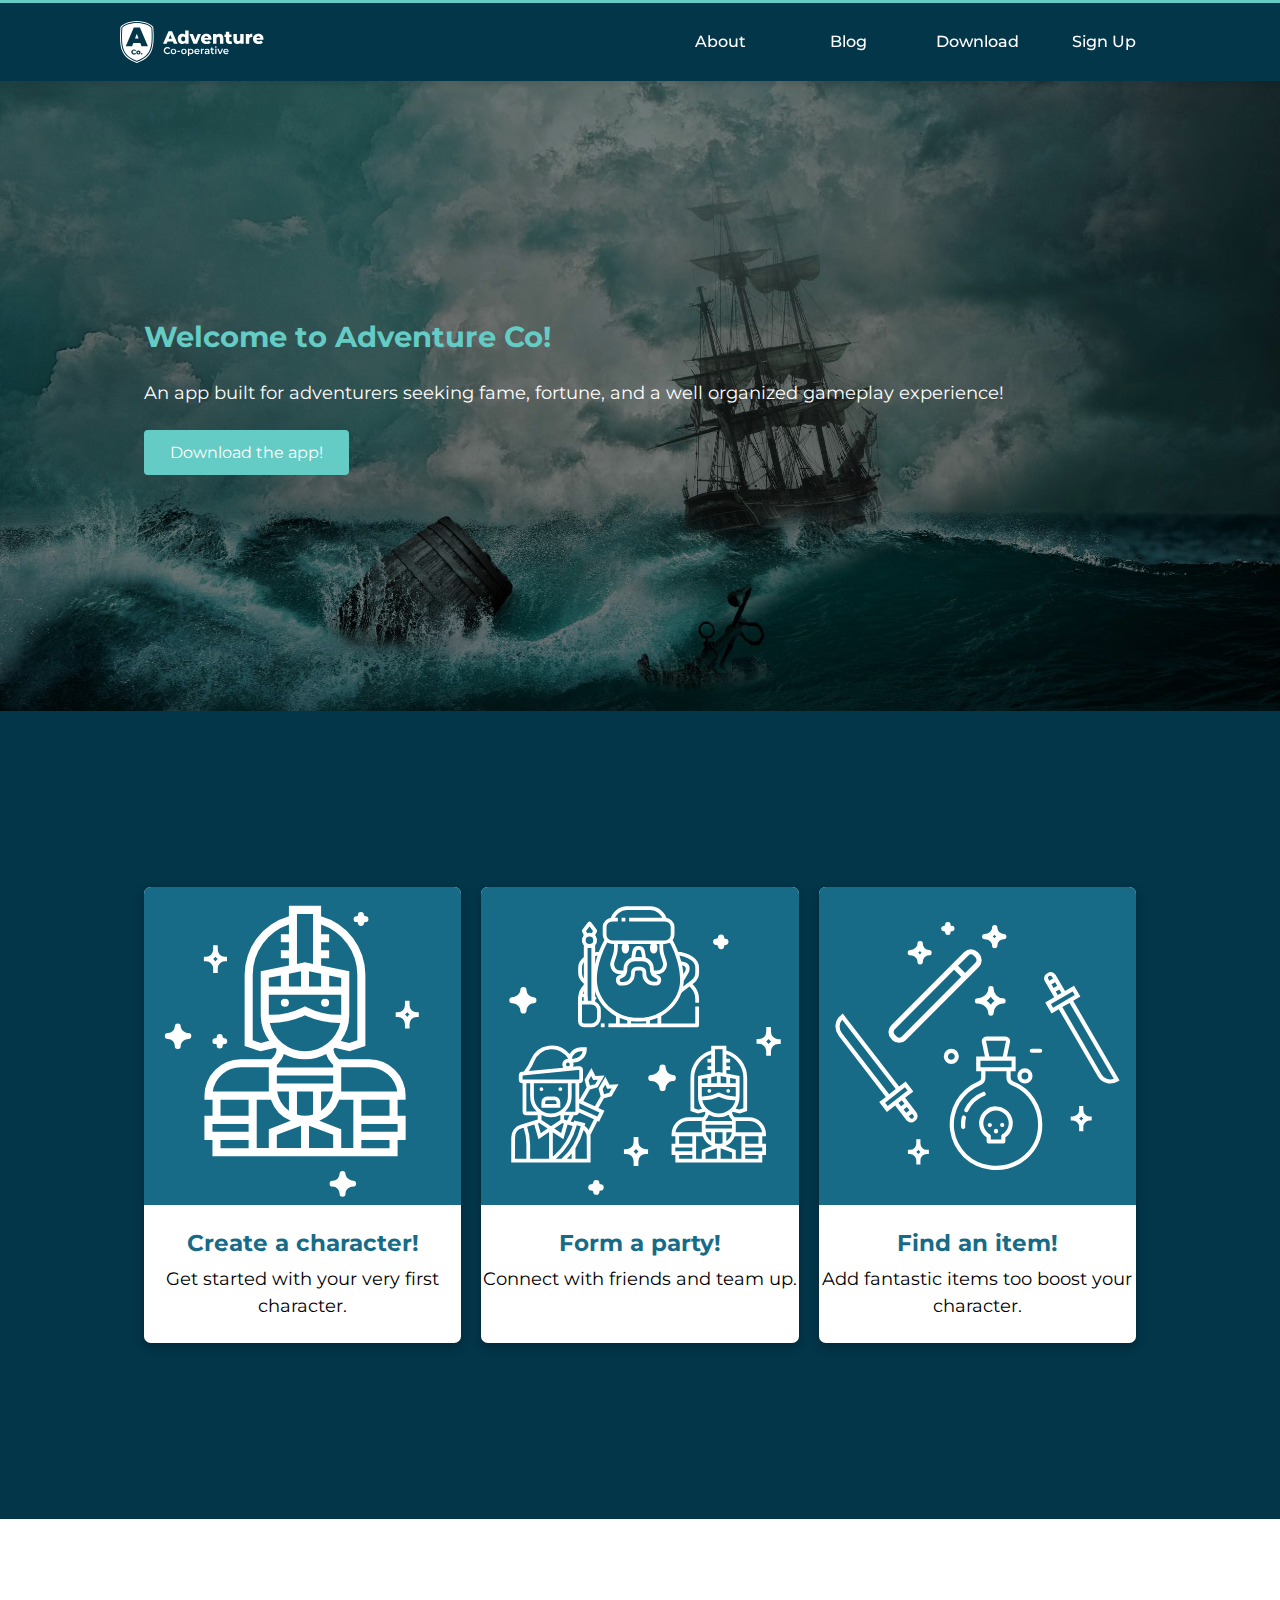
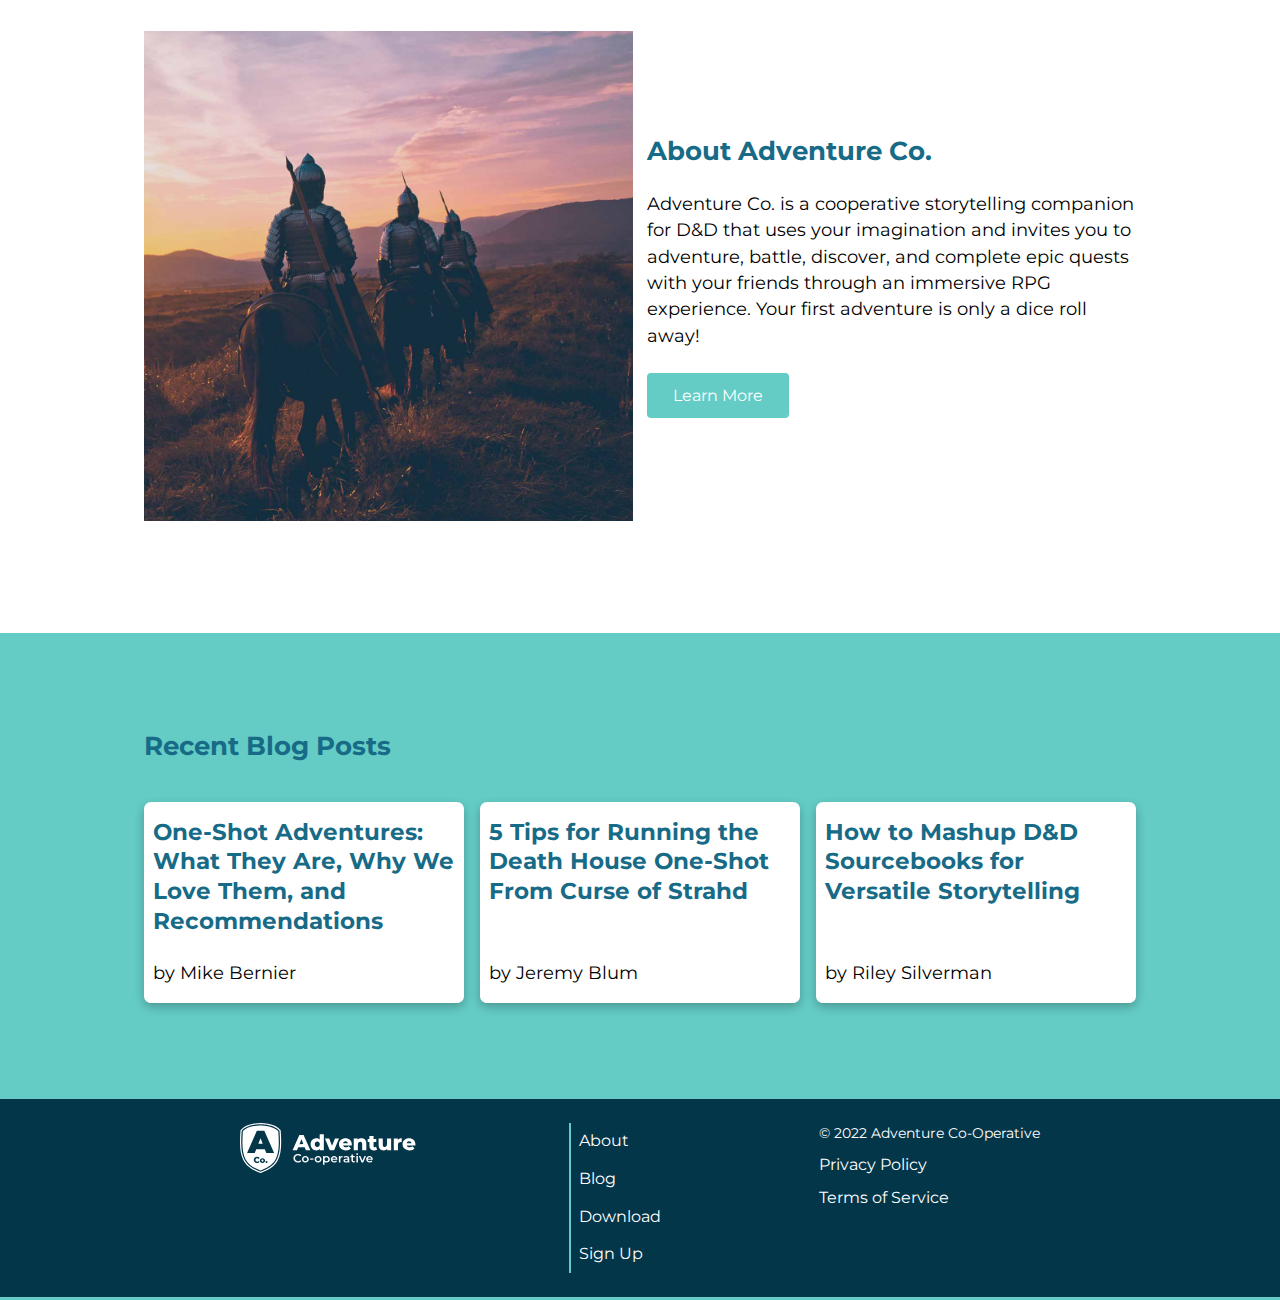
==== commit ffdfeae9: "updated styling" ====
--- a/index.html
+++ b/index.html
@@ -138,9 +138,9 @@
       <!-- END ABOUT -->
 
       <!-- RECENT BLOG POSTS -->
-      <section class="recent--blog--posts">
+      <section class="recent--blog-posts">
         <div class="container container--grid">
-          <h2 class="recent--blog--posts__title">Recent Blog Posts</h2>
+          <h2 class="recent--blog-posts__title">Recent Blog Posts</h2>
 
           <a href="blog-post.html" class="post">
             <h3 class="post__title">
--- a/css/main.css
+++ b/css/main.css
@@ -408,16 +408,16 @@
 
 /* ----- RECENT BLOG POSTS ----- */
 
-.recent--blog--posts {
+.recent--blog-posts {
   background-color: var(--accent-color);
   padding: 1.5rem 0;
 }
 
-.recent--blog--posts__title {
+.recent--blog-posts__title {
   color: var(--secondary-color);
 }
 
-.recent--blog--posts .container--grid {
+.recent--blog-posts .container--grid {
   display: grid;
   grid-template-columns: repeat(1, 1fr);
   gap: 1rem;
@@ -427,7 +427,7 @@
   text-decoration: none;
 }
 
-.recent--blog--posts .post {
+.recent--blog-posts .post {
   border-radius: 0.425em;
   padding: 1rem 0.555rem;
   background-color: #fff;
@@ -437,16 +437,16 @@
   box-shadow: var(--card--shadow);
 }
 
-.recent--blog--posts .post:hover {
+.recent--blog-posts .post:hover {
   translate: 0 -0.5rem;
 }
 
-.recent--blog--posts .post__title {
+.recent--blog-posts .post__title {
   color: var(--secondary-color);
   flex: 1;
 }
 
-.recent--blog--posts .post__text {
+.recent--blog-posts .post__text {
   margin: 0;
   color: #000;
 }
@@ -476,8 +476,16 @@
   color: var(--accent-color-light);
 }
 
-ol {
+.banner__tags {
+  display: flex;
+  flex-direction: column;
   color: var(--accent-color);
+}
+
+.banner__tags h2 {
+  margin: 0;
+  font-weight: 500;
+  word-spacing: 0.125rem;
 }
 
 .banner__tags a {
@@ -728,15 +736,15 @@
 
   /* ----- RECENT BLOG POSTS -----*/
 
-  .recent--blog--posts {
+  .recent--blog-posts {
     padding: 4rem 2.5rem;
   }
 
-  .recent--blog--posts .container--grid {
+  .recent--blog-posts .container--grid {
     grid-template-columns: repeat(2, 1fr);
   }
 
-  .recent--blog--posts__title {
+  .recent--blog-posts__title {
     grid-column: 1 / 3;
   }
 }
@@ -761,7 +769,7 @@
     display: block;
   }
 
-  .header--nav-mobile {
+  .header--nav-sidebar {
     display: none;
   }
 
@@ -803,15 +811,15 @@
 
   /* ----- RECENT BLOG POSTS ----- */
 
-  .recent--blog--posts {
+  .recent--blog-posts {
     padding: 6rem 4.5rem;
   }
 
-  .recent--blog--posts .container--grid {
+  .recent--blog-posts .container--grid {
     grid-template-columns: repeat(3, 1fr);
   }
 
-  .recent--blog--posts__title {
+  .recent--blog-posts__title {
     grid-column: 1 / 4;
   }
 
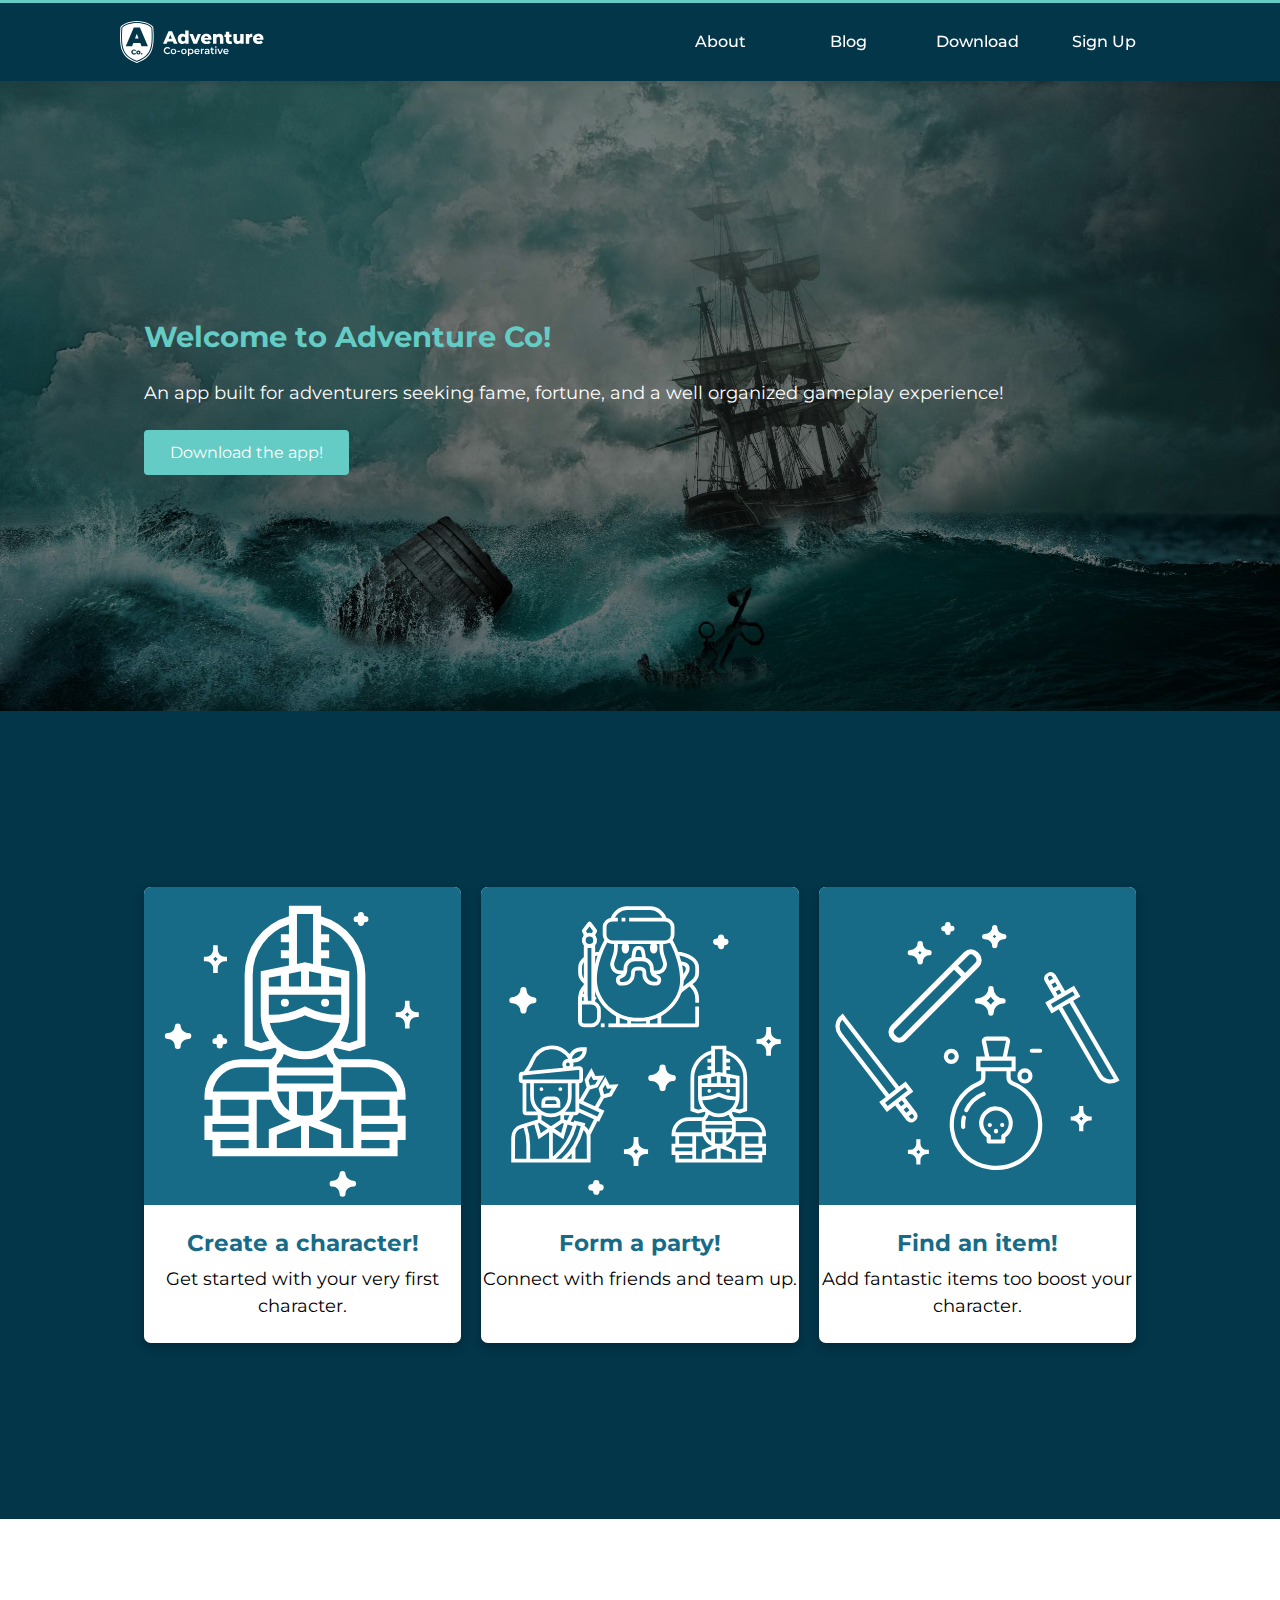
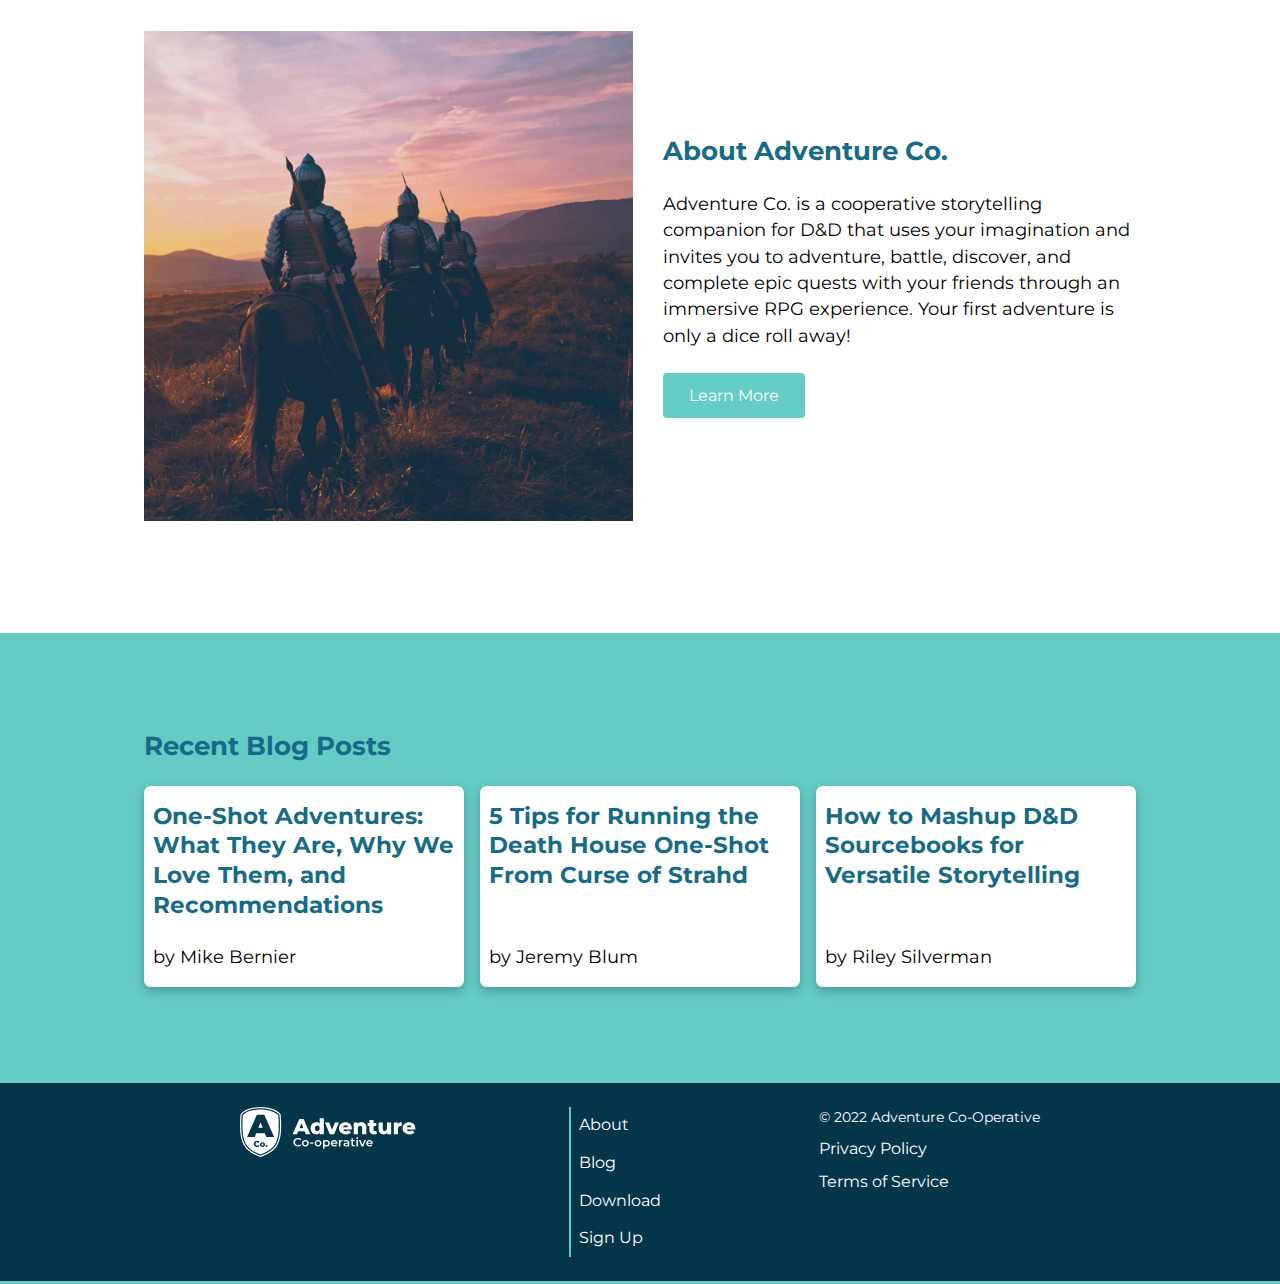
==== commit b8ed2185: "updated css" ====
--- a/index.html
+++ b/index.html
@@ -139,33 +139,35 @@
 
       <!-- RECENT BLOG POSTS -->
       <section class="recent--blog-posts">
-        <div class="container container--grid">
+        <div class="container">
           <h2 class="recent--blog-posts__title">Recent Blog Posts</h2>
 
-          <a href="blog-post.html" class="post">
-            <h3 class="post__title">
-              One-Shot Adventures: What They Are, Why We Love Them, and
-              Recommendations
-            </h3>
-
-            <p class="post__text">by Mike Bernier</p>
-          </a>
-
-          <a href="#" class="post">
-            <h3 class="post__title">
-              5 Tips for Running the Death House One-Shot From Curse of Strahd
-            </h3>
-
-            <p class="post__text">by Jeremy Blum</p>
-          </a>
-
-          <a href="#" class="post">
-            <h3 class="post__title">
-              How to Mashup D&D Sourcebooks for Versatile Storytelling
-            </h3>
-
-            <p class="post__text">by Riley Silverman</p>
-          </a>
+          <div class="container--grid">
+            <a href="blog-post.html" class="post">
+              <h3 class="post__title">
+                One-Shot Adventures: What They Are, Why We Love Them, and
+                Recommendations
+              </h3>
+
+              <p class="post__text">by Mike Bernier</p>
+            </a>
+
+            <a href="#" class="post">
+              <h3 class="post__title">
+                5 Tips for Running the Death House One-Shot From Curse of Strahd
+              </h3>
+
+              <p class="post__text">by Jeremy Blum</p>
+            </a>
+
+            <a href="#" class="post">
+              <h3 class="post__title">
+                How to Mashup D&D Sourcebooks for Versatile Storytelling
+              </h3>
+
+              <p class="post__text">by Riley Silverman</p>
+            </a>
+          </div>
         </div>
       </section>
       <!-- END RECENT BLOG POSTS -->
--- a/css/main.css
+++ b/css/main.css
@@ -388,7 +388,9 @@
   padding-bottom: 1rem;
   display: grid;
   gap: 0.825rem;
-  grid-template-columns: repeat(1, 1fr);
+  grid-template-columns: 1fr;
+  align-items: center;
+  justify-content: center;
 }
 
 .about__image img {
@@ -453,14 +455,10 @@
 
 /* ----- BLOG POST HTML STYLING ----- */
 
-main {
-  container: sidebar / inline-size;
-}
-
 /* ----- BANNER ----- */
 
 .blog--banner {
-  background-image: linear-gradient(to bottom, #0009, #0000),
+  background-image: linear-gradient(to bottom, #0009 60%, #0000),
     url(../images/blog-image-adventurers.jpg);
   background-position: bottom;
   background-size: cover;
@@ -506,7 +504,343 @@
   gap: 0.525rem;
 }
 
-@container sidebar (min-width: 65em) {
+.article--body :where(h2, h3, a) {
+  color: var(--secondary-color);
+}
+
+/* ----- ARTICLE INTRO ----- */
+
+.article--intro {
+  grid-area: intro;
+}
+
+/* ----- ARTICLE CALL OUT ----- */
+
+.article--call-out {
+  grid-area: callout;
+}
+
+.article--call-out__content {
+  box-shadow: 0.5rem 0.5rem 0.2rem var(--accent-color),
+    0rem 0rem 12rem inset var(--accent-color-light);
+
+  padding: 1rem 1.5rem;
+  margin-bottom: 1.5rem;
+}
+
+.article--call-out p {
+  margin: 0;
+}
+
+/* ----- ARTICLE CONTENT ----- */
+
+.article--content {
+  grid-area: content;
+}
+
+.article--content__image {
+  aspect-ratio: 1 / 1;
+  display: flex;
+  margin-bottom: 1.5rem;
+}
+
+.article--content__image img {
+  object-fit: cover;
+  width: 100%;
+}
+
+.article--content a:hover {
+  color: var(--accent-color);
+}
+
+/* ----- ARTICLE FOOTER ----- */
+.article--footer {
+  grid-area: footer;
+}
+
+/* ----- RELATED BLOG POSTS ----- */
+.related--blog--posts {
+  margin: 0 0 1rem;
+}
+
+.related--blog--posts__content {
+  background-color: var(--accent-color);
+  border-bottom: 0.245rem solid var(--dominant-color);
+  padding: 1rem 1.5rem;
+  margin: 1rem 0;
+}
+
+.related--blog--posts .container {
+  display: flex;
+  flex-direction: column;
+}
+
+.related--blog--posts__title {
+  margin: 0 0 1rem;
+}
+
+.related--post {
+  display: flex;
+  flex-direction: column;
+  gap: 0.555rem;
+}
+
+.related--post__link {
+  text-decoration: none;
+  font-weight: 500;
+}
+
+.related--post a:hover :where(h3, p) {
+  color: var(--accent-color-light);
+}
+
+.related--post h3 {
+  color: var(--dominant-color);
+  margin: 0;
+}
+
+.related--post__text {
+  color: #000;
+  font-size: 1rem;
+}
+
+/* ----- FOOTER ----- */
+
+.footer {
+  border-bottom: 0.225rem solid var(--accent-color);
+  background-color: var(--dominant-color);
+  padding: 1.5rem 0;
+}
+
+.footer :where(a, small) {
+  color: #fff;
+}
+
+.footer .container {
+  display: flex;
+  flex-direction: column;
+  gap: 1rem;
+  padding: 0;
+}
+
+.footer__logo {
+  margin: 0 auto;
+  width: 9rem;
+}
+
+.footer--nav__list {
+  margin: 0;
+  padding: 0;
+  list-style: none;
+  display: flex;
+  flex-direction: column;
+}
+
+.footer--nav__list a {
+  display: block;
+  text-align: center;
+  padding: 0.855rem;
+}
+
+.footer--nav__list a:hover {
+  background-color: var(--accent-color);
+  color: #000;
+}
+
+.footer__notice {
+  display: flex;
+  flex-direction: column;
+  align-items: center;
+  gap: 0.55rem;
+}
+
+.footer__notice a {
+  text-decoration: none;
+}
+
+.footer__notice a:hover {
+  color: var(--accent-color);
+}
+
+.footer__notice small {
+  font-size: var(--small--font-size);
+}
+
+/* ----- MEDIA QUERY 45EM ----- */
+
+@media only screen and (min-width: 45em) {
+  /* ----- TYPOGRAPHY ----- */
+
+  h1 {
+    --h1--font-size: 1.802rem;
+  }
+
+  h2 {
+    --h2--font-size: 1.602rem;
+  }
+
+  h3 {
+    --h3--font-size: 1.424rem;
+  }
+
+  p {
+    --text--font-size: 1.1rem;
+  }
+
+  small {
+    --small--font-size: 0.889rem;
+  }
+
+  /* ----- BANNER ----- */
+
+  .banner {
+    --banner--height: 55vh;
+    --banner--horizontal--alignment: center;
+    --banner--vertical--alignment: center;
+  }
+
+  /* ----- CARD-GROUP ----- */
+
+  .card--group {
+    padding: 4rem 2.5rem;
+  }
+
+  .card--group .container--grid {
+    grid-template-columns: repeat(2, 1fr);
+  }
+
+  /* ----- ABOUT ----- */
+
+  .about .container--grid {
+    padding: 1rem 4rem;
+  }
+
+  /* ----- RECENT BLOG POSTS -----*/
+
+  .recent--blog-posts {
+    padding: 4rem 2.5rem;
+  }
+
+  .recent--blog-posts .container--grid {
+    grid-template-columns: repeat(2, 1fr);
+  }
+}
+
+/* ----- MEDIA QUERY 65EM ----- */
+
+@media only screen and (min-width: 65em) {
+  /* ----- HEADER ----- */
+
+  .header .container {
+    padding: 0;
+  }
+
+  .header .nav__link {
+    padding: 1.7rem 1rem;
+  }
+
+  .header--nav__list {
+    flex-direction: row;
+  }
+
+  .nav--hidden {
+    display: block;
+  }
+
+  .header--nav-sidebar {
+    display: none;
+  }
+
+  .nav--hamburger-menu {
+    display: none;
+  }
+
+  /* ----- BANNER ----- */
+
+  .banner {
+    --banner--height: 70vh;
+    --banner--horizontal--alignment: flex-start;
+  }
+
+  .banner :where(.banner__title, .banner__text) {
+    --text-align: left;
+  }
+
+  /* ----- CARD GROUP ----- */
+
+  .card--group .container--grid {
+    grid-template-columns: repeat(3, 1fr);
+
+    padding-top: 7rem;
+    padding-bottom: 7rem;
+  }
+
+  /* ----- ABOUT ----- */
+
+  .about .container--grid {
+    grid-template-columns: repeat(2, 1fr);
+    padding: 7rem 1.5rem;
+  }
+
+  .about__content {
+    margin: auto 0 auto 1rem;
+  }
+
+  /* ----- RECENT BLOG POSTS ----- */
+
+  .recent--blog-posts {
+    padding: 6rem 4.5rem;
+  }
+
+  .recent--blog-posts .container--grid {
+    grid-template-columns: repeat(3, 1fr);
+  }
+
+  /* FOOTER 65EM*/
+  .footer {
+    padding: 1.5rem 15rem;
+  }
+
+  .footer .container {
+    flex-direction: row;
+    justify-content: space-between;
+  }
+
+  .footer__logo {
+    width: 11em;
+    margin: 0;
+  }
+
+  .footer__nav {
+    margin: 0;
+  }
+
+  .footer--nav__list {
+    border-left: 0.125em solid var(--accent-color);
+  }
+
+  .footer--nav__list a {
+    width: 6em;
+    text-align: left;
+    padding: 0.425rem 0.525rem;
+  }
+
+  .footer__notice {
+    align-items: flex-start;
+  }
+
+  /* ----- BLOG POSTS ----- */
+
+  /* ----- BANNER ----- */
+
+  .blog--banner .banner__title {
+    width: 17em;
+  }
+
+  .banner__tags a {
+    --text--font-size: 1.15rem;
+  }
+
   .article--body .container {
     grid-template-areas:
       "intro sidebar"
@@ -528,343 +862,3 @@
     font-size: 1.15rem;
   }
 }
-
-.article--body :where(h2, h3, a) {
-  color: var(--secondary-color);
-}
-
-/* ----- ARTICLE INTRO ----- */
-
-.article--intro {
-  grid-area: intro;
-}
-
-/* ----- ARTICLE CALL OUT ----- */
-
-.article--call-out {
-  grid-area: callout;
-}
-
-.article--call-out__content {
-  box-shadow: 0.5rem 0.5rem 0.2rem var(--accent-color),
-    0rem 0rem 12rem inset var(--accent-color-light);
-
-  padding: 1rem 1.5rem;
-  margin-bottom: 1.5rem;
-}
-
-.article--call-out p {
-  margin: 0;
-}
-
-/* ----- ARTICLE CONTENT ----- */
-
-.article--content {
-  grid-area: content;
-}
-
-.article--content__image {
-  aspect-ratio: 1/1;
-  display: flex;
-  margin-bottom: 1.5rem;
-}
-
-.article--content__image img {
-  object-fit: cover;
-  width: 100%;
-}
-
-.article--content a:hover {
-  color: var(--accent-color);
-}
-
-/* ----- ARTICLE FOOTER ----- */
-.article--footer {
-  grid-area: footer;
-}
-
-/* ----- RELATED BLOG POSTS ----- */
-.related--blog--posts {
-  margin: 0 0 1rem;
-}
-
-.related--blog--posts__content {
-  background-color: var(--accent-color);
-  border-bottom: 0.245rem solid var(--dominant-color);
-  padding: 1rem 1.5rem;
-  margin: 1rem 0;
-}
-
-.related--blog--posts .container {
-  display: flex;
-  flex-direction: column;
-}
-
-.related--blog--posts__title {
-  margin: 0 0 1rem;
-}
-
-.related--post {
-  display: flex;
-  flex-direction: column;
-  gap: 0.555rem;
-}
-
-.related--post__link {
-  text-decoration: none;
-  font-weight: 500;
-}
-
-.related--post a:hover :where(h3, p) {
-  color: var(--accent-color-light);
-}
-
-.related--post h3 {
-  color: var(--dominant-color);
-  margin: 0;
-}
-
-.related--post__text {
-  color: #000;
-  font-size: 1rem;
-}
-
-/* ----- FOOTER ----- */
-
-.footer {
-  border-bottom: 0.225rem solid var(--accent-color);
-  background-color: var(--dominant-color);
-  padding: 1.5rem 0;
-}
-
-.footer :where(a, small) {
-  color: #fff;
-}
-
-.footer .container {
-  display: flex;
-  flex-direction: column;
-  gap: 1rem;
-  padding: 0;
-}
-
-.footer__logo {
-  margin: 0 auto;
-  width: 9rem;
-}
-
-.footer--nav__list {
-  margin: 0;
-  padding: 0;
-  list-style: none;
-  display: flex;
-  flex-direction: column;
-}
-
-.footer--nav__list a {
-  display: block;
-  text-align: center;
-  padding: 0.855rem;
-}
-
-.footer--nav__list a:hover {
-  background-color: var(--accent-color);
-  color: #000;
-}
-
-.footer__notice {
-  display: flex;
-  flex-direction: column;
-  align-items: center;
-  gap: 0.55rem;
-}
-
-.footer__notice a {
-  text-decoration: none;
-}
-
-.footer__notice a:hover {
-  color: var(--accent-color);
-}
-
-.footer__notice small {
-  font-size: var(--small--font-size);
-}
-
-/* ----- MEDIA QUERY 45EM ----- */
-
-@media only screen and (min-width: 45em) {
-  /* ----- TYPOGRAPHY ----- */
-
-  h1 {
-    --h1--font-size: 1.802rem;
-  }
-
-  h2 {
-    --h2--font-size: 1.602rem;
-  }
-
-  h3 {
-    --h3--font-size: 1.424rem;
-  }
-
-  p {
-    --text--font-size: 1.1rem;
-  }
-
-  small {
-    --small--font-size: 0.889rem;
-  }
-
-  /* ----- BANNER ----- */
-
-  .banner {
-    --banner--height: 55vh;
-    --banner--horizontal--alignment: center;
-    --banner--vertical--alignment: center;
-  }
-
-  /* ----- CARD-GROUP ----- */
-
-  .card--group {
-    padding: 4rem 2.5rem;
-  }
-
-  .card--group .container--grid {
-    grid-template-columns: repeat(2, 1fr);
-  }
-
-  /* ----- RECENT BLOG POSTS -----*/
-
-  .recent--blog-posts {
-    padding: 4rem 2.5rem;
-  }
-
-  .recent--blog-posts .container--grid {
-    grid-template-columns: repeat(2, 1fr);
-  }
-
-  .recent--blog-posts__title {
-    grid-column: 1 / 3;
-  }
-}
-
-/* ----- MEDIA QUERY 65EM ----- */
-@media only screen and (min-width: 65em) {
-  /* ----- HEADER ----- */
-
-  .header .container {
-    padding: 0;
-  }
-
-  .header .nav__link {
-    padding: 1.7rem 1rem;
-  }
-
-  .header--nav__list {
-    flex-direction: row;
-  }
-
-  .nav--hidden {
-    display: block;
-  }
-
-  .header--nav-sidebar {
-    display: none;
-  }
-
-  .nav--hamburger-menu {
-    display: none;
-  }
-
-  /* ----- BANNER ----- */
-
-  .banner {
-    --banner--height: 70vh;
-    --banner--horizontal--alignment: flex-start;
-  }
-
-  .banner :where(.banner__title, .banner__text) {
-    --text-align: left;
-  }
-
-  /* ----- CARD GROUP ----- */
-
-  .card--group .container--grid {
-    grid-template-columns: repeat(3, 1fr);
-
-    padding-top: 7rem;
-    padding-bottom: 7rem;
-  }
-
-  /* ----- ABOUT ----- */
-
-  .about .container--grid {
-    grid-template-columns: repeat(2, 1fr);
-    padding-top: 7rem;
-    padding-bottom: 7rem;
-  }
-
-  .about__content {
-    margin: auto;
-  }
-
-  /* ----- RECENT BLOG POSTS ----- */
-
-  .recent--blog-posts {
-    padding: 6rem 4.5rem;
-  }
-
-  .recent--blog-posts .container--grid {
-    grid-template-columns: repeat(3, 1fr);
-  }
-
-  .recent--blog-posts__title {
-    grid-column: 1 / 4;
-  }
-
-  /* FOOTER 65EM*/
-  .footer {
-    padding: 1.5rem 15rem;
-  }
-
-  .footer .container {
-    flex-direction: row;
-    justify-content: space-between;
-  }
-
-  .footer__logo {
-    width: 11em;
-    margin: 0;
-  }
-
-  .footer__nav {
-    margin: 0;
-  }
-
-  .footer--nav__list {
-    border-left: 0.125em solid var(--accent-color);
-  }
-
-  .footer--nav__list a {
-    width: 6em;
-    text-align: left;
-    padding: 0.425rem 0.525rem;
-  }
-
-  .footer__notice {
-    align-items: flex-start;
-  }
-
-  /* ----- BLOG POSTS ----- */
-
-  /* ----- BANNER ----- */
-
-  .blog--banner .banner__title {
-    width: 17em;
-  }
-
-  .banner__tags a {
-    --text--font-size: 1.15rem;
-  }
-}
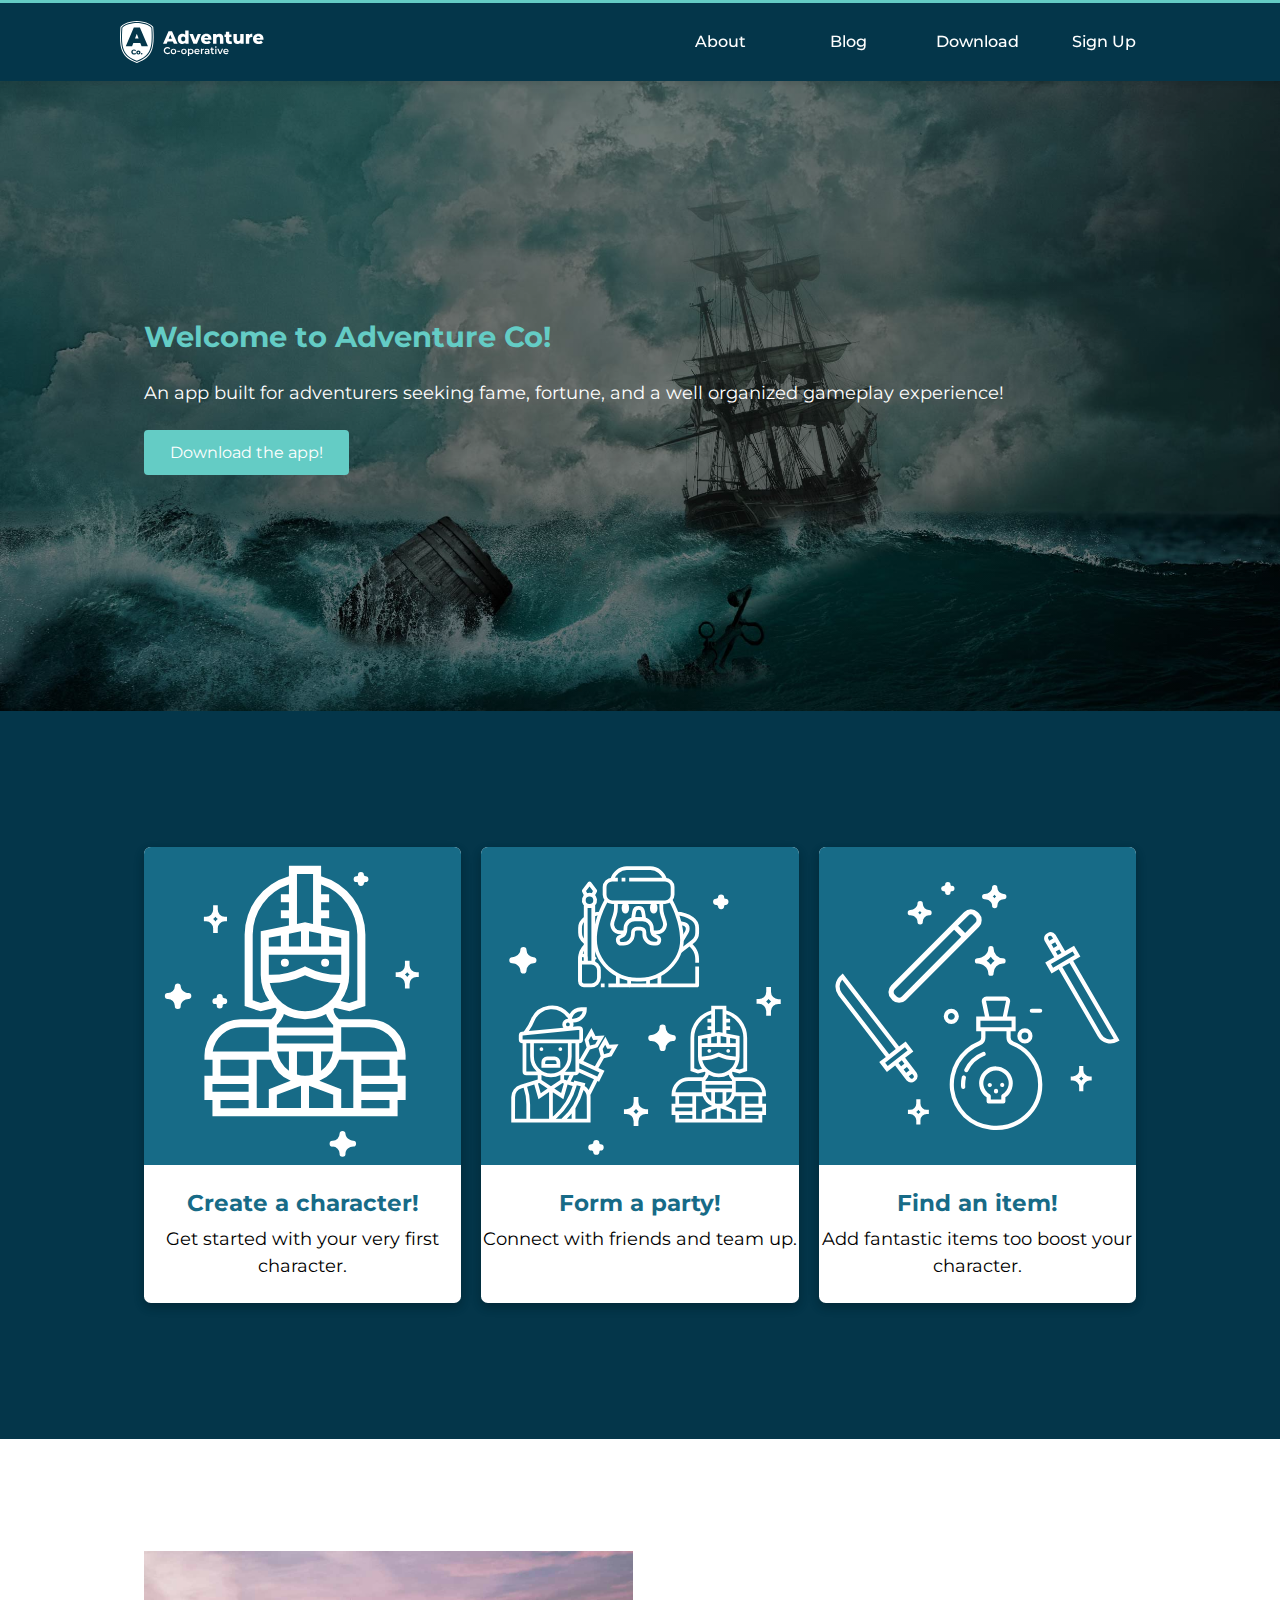
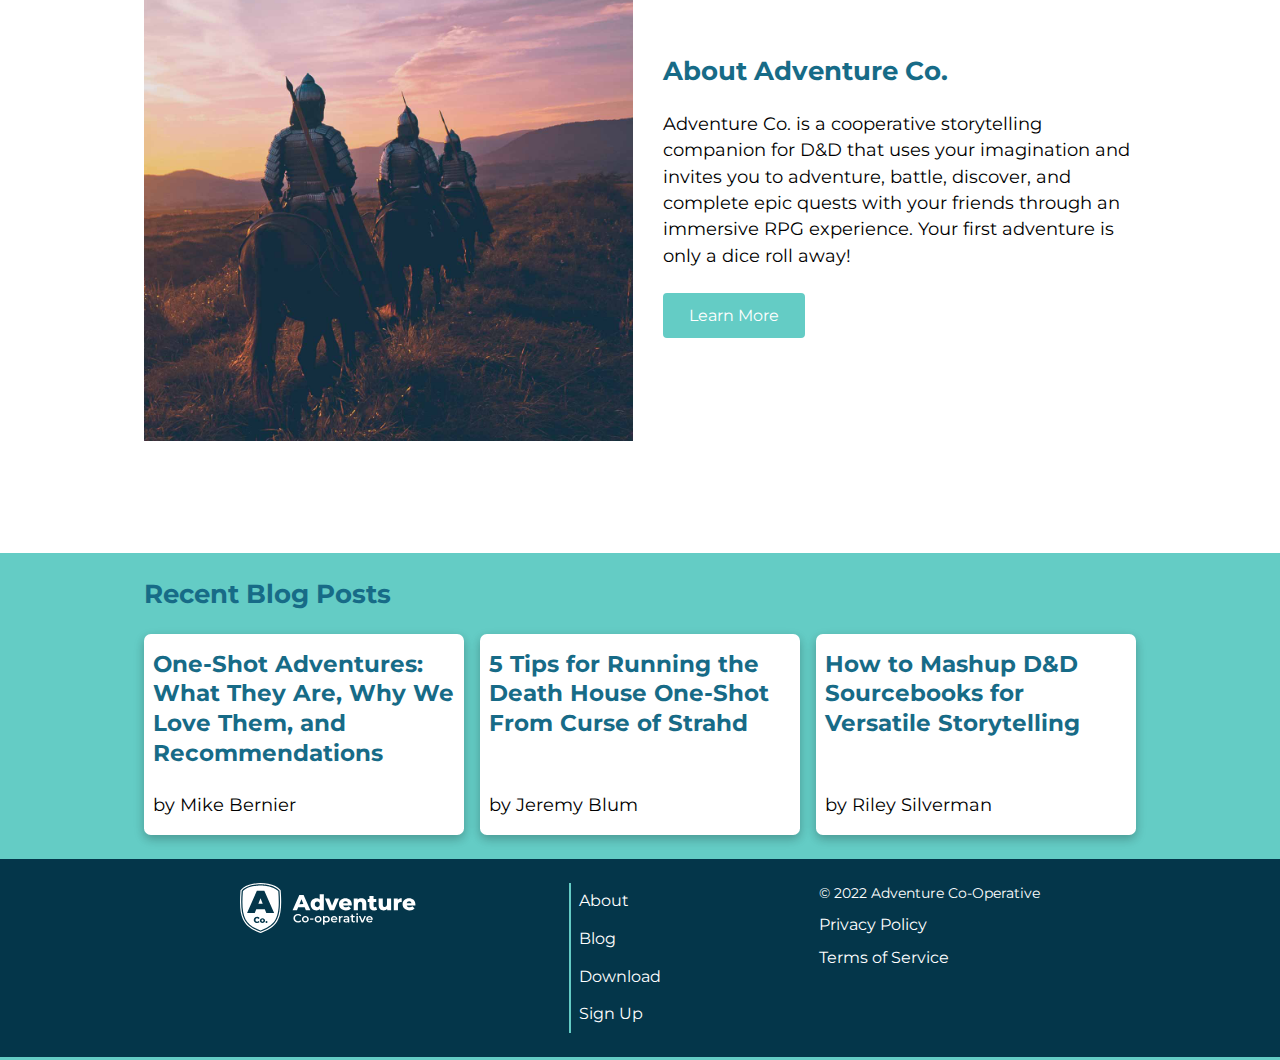
==== commit b4afa6b5: "Prof feedback" ====
--- a/index.html
+++ b/index.html
@@ -8,6 +8,11 @@
       href="https://fonts.googleapis.com/icon?family=Material+Icons"
       rel="stylesheet"
     />
+    <!-- prof comment
+      title should be descriptive of the sites content.
+      For example:
+      <title>Adventure Co-op.</title>
+    -->
     <title>Homepage</title>
   </head>
   <body>
@@ -18,6 +23,14 @@
           <img src="images/logo-ac.svg" alt="Adventure Co. logo" />
         </a>
 
+        <!-- prof comment
+          there is no need to have the same nav
+          html repeated twice. Since there is no
+          difference in structure between mobile
+          and desktop nav, you should just have it
+          once and apply applicable styles to make
+          it work in both situations.
+        -->
         <nav class="header--nav nav--hidden">
           <ul class="header--nav__list">
             <li><a href="#" class="nav__link">About</a></li>
@@ -36,6 +49,9 @@
           </ul>
         </nav>
 
+        <!-- prof comment
+          this should be a <button> not a <nav>
+        -->
         <nav class="nav--hamburger-menu">
           <div class="nav--hamburger-menu__line"></div>
           <div class="nav--hamburger-menu__line"></div>
@@ -73,6 +89,9 @@
             </div>
 
             <div class="card__content">
+              <!-- prof comment
+                should be h2 because there is no section h2
+              -->
               <h3 class="card__title">Create a character!</h3>
               <p class="card__text">
                 Get started with your very first character.
@@ -89,6 +108,9 @@
             </div>
 
             <div class="card__content">
+              <!-- prof comment
+                should be h2 because there is no section h2
+              -->
               <h3 class="card__title">Form a party!</h3>
               <p class="card__text">Connect with friends and team up.</p>
             </div>
@@ -103,6 +125,9 @@
             </div>
 
             <div class="card__content">
+              <!-- prof comment
+                should be h2 because there is no section h2
+              -->
               <h3 class="card__title">Find an item!</h3>
               <p class="card__text">
                 Add fantastic items too boost your character.
--- a/css/main.css
+++ b/css/main.css
@@ -558,6 +558,16 @@
   grid-area: footer;
 }
 
+.article--footer p {
+  background-color: var(--accent-color-light);
+  border-bottom: 0.125rem solid var(--secondary-color);
+  padding: 1rem 1.5rem;
+}
+
+.article--footer a:hover {
+  color: var(--accent-color);
+}
+
 /* ----- RELATED BLOG POSTS ----- */
 .related--blog--posts {
   margin: 0 0 1rem;
@@ -701,25 +711,11 @@
 
   /* ----- CARD-GROUP ----- */
 
-  .card--group {
-    padding: 4rem 2.5rem;
-  }
-
   .card--group .container--grid {
     grid-template-columns: repeat(2, 1fr);
   }
 
-  /* ----- ABOUT ----- */
-
-  .about .container--grid {
-    padding: 1rem 4rem;
-  }
-
   /* ----- RECENT BLOG POSTS -----*/
-
-  .recent--blog-posts {
-    padding: 4rem 2.5rem;
-  }
 
   .recent--blog-posts .container--grid {
     grid-template-columns: repeat(2, 1fr);
@@ -779,7 +775,8 @@
 
   .about .container--grid {
     grid-template-columns: repeat(2, 1fr);
-    padding: 7rem 1.5rem;
+    padding-top: 7em;
+    padding-bottom: 7em;
   }
 
   .about__content {
@@ -787,10 +784,6 @@
   }
 
   /* ----- RECENT BLOG POSTS ----- */
-
-  .recent--blog-posts {
-    padding: 6rem 4.5rem;
-  }
 
   .recent--blog-posts .container--grid {
     grid-template-columns: repeat(3, 1fr);
@@ -849,6 +842,13 @@
       "footer sidebar"
       "article sidebar";
     grid-template-columns: 60% 1fr;
+    /* ---------- prof comment ----------
+    
+    Percentages in grid-template-columns can cause
+    problems with gap. This is same layout could be 
+    achieved with `3fr 2fr`, but remain gap safe.
+    
+    ---------- end prof comment ---------- */
   }
 
   .related--blog--posts {
